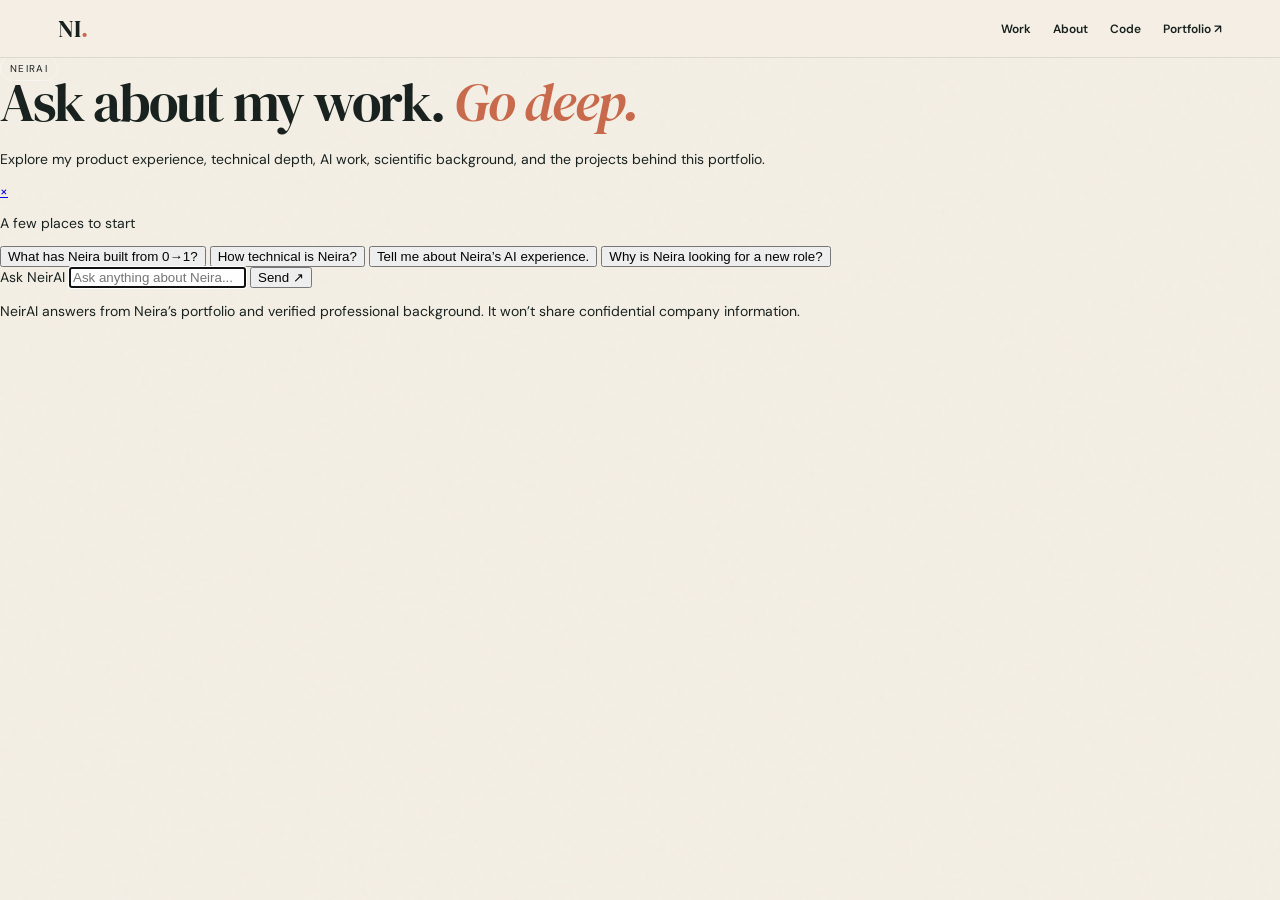
==== neirai.html @ c906af91 "Add NeirAI chat interface" ====
<!doctype html>
<html lang="en">
<head>
<meta charset="utf-8"><meta name="viewport" content="width=device-width,initial-scale=1">
<meta name="description" content="Ask NeirAI about Neira Ibrahimovic's product, technical, AI, and life sciences experience.">
<title>Ask NeirAI | Neira Ibrahimovic</title>
<link rel="preconnect" href="https://fonts.googleapis.com"><link rel="preconnect" href="https://fonts.gstatic.com" crossorigin>
<link href="https://fonts.googleapis.com/css2?family=DM+Sans:wght@400;500;600;700&family=DM+Serif+Display&display=swap" rel="stylesheet">
<link rel="stylesheet" href="styles.css">
</head>
<body class="neirai-page">
<div class="grain"></div>
<header class="nav">
<a class="brand" href="index.html">NI<span>.</span></a>
<nav><a href="index.html#work">Work</a><a href="index.html#story">About</a><a href="index.html#code">Code</a><a href="index.html">Portfolio ↗</a></nav>
</header>
<main class="neirai-shell">
<section class="neirai-chat-card">
<header class="neirai-chat-head">
<div><span class="beta">NeirAI</span><h1>Ask about my work. <em>Go deep.</em></h1><p>Explore my product experience, technical depth, AI work, scientific background, and the projects behind this portfolio.</p></div>
<a href="index.html" class="neirai-close" aria-label="Back to portfolio">×</a>
</header>
<div class="neirai-conversation" id="neirai-conversation" aria-live="polite">
<div class="neirai-welcome" id="neirai-welcome">
<p class="neirai-label">A few places to start</p>
<div class="neirai-starters">
<button data-neirai-question="What has Neira built from 0→1?">What has Neira built from 0→1?</button>
<button data-neirai-question="How technical is Neira?">How technical is Neira?</button>
<button data-neirai-question="Tell me about Neira's AI experience.">Tell me about Neira’s AI experience.</button>
<button data-neirai-question="Why is Neira looking for a new role?">Why is Neira looking for a new role?</button>
</div>
</div>
</div>
<div class="neirai-followups" id="neirai-followups" hidden></div>
<form class="neirai-composer" id="neirai-chat-form">
<label class="sr-only" for="neirai-input">Ask NeirAI</label>
<input id="neirai-input" type="text" placeholder="Ask anything about Neira..." autocomplete="off" autofocus>
<button type="submit">Send <span>↗</span></button>
</form>
<p class="neirai-disclaimer">NeirAI answers from Neira’s portfolio and verified professional background. It won’t share confidential company information.</p>
</section>
</main>
<script src="neirai.js"></script>
</body></html>
---- styles.css ----
:root{--ink:#17201d;--cream:#f4efe5;--paper:#fffaf1;--terracotta:#c9694b;--sage:#b9c6b4;--gold:#d9a441;--blue:#23395b;--line:rgba(23,32,29,.15);--serif:"DM Serif Display",Georgia,serif;--sans:"DM Sans",Arial,sans-serif}*{box-sizing:border-box}html{scroll-behavior:smooth}body{margin:0;background:var(--cream);color:var(--ink);font-family:var(--sans);overflow-x:hidden}.grain{position:fixed;inset:0;pointer-events:none;z-index:99;opacity:.035;background-image:url("data:image/svg+xml,%3Csvg viewBox='0 0 180 180' xmlns='http://www.w3.org/2000/svg'%3E%3Cfilter id='n'%3E%3CfeTurbulence type='fractalNoise' baseFrequency='.8' numOctaves='3' stitchTiles='stitch'/%3E%3C/filter%3E%3Crect width='100%25' height='100%25' filter='url(%23n)' opacity='.9'/%3E%3C/svg%3E")}.nav{height:64px;display:flex;align-items:center;justify-content:space-between;width:100%;padding:0 max(28px,calc((100vw - 1164px)/2));position:fixed;top:0;left:0;right:0;z-index:100;background:rgba(244,239,229,.94);backdrop-filter:blur(16px);-webkit-backdrop-filter:blur(16px);border-bottom:1px solid rgba(23,32,29,.10)}main{padding-top:64px}.brand{font-family:var(--serif);font-size:28px;color:var(--ink);text-decoration:none}.brand span{color:var(--terracotta)}.nav nav{display:flex;gap:22px;align-items:center}.nav nav a{color:var(--ink);text-decoration:none;font-size:14px;font-weight:600}.nav nav a:hover{color:var(--terracotta)}.nav-ai{color:var(--terracotta)!important;border:1px solid rgba(201,105,75,.45);border-radius:999px;padding:7px 11px}.hero{min-height:auto;max-width:1220px;margin:auto;padding:24px 28px 48px;display:grid;grid-template-columns:1.35fr .65fr;gap:48px;align-items:center}.eyebrow,.kicker{text-transform:uppercase;letter-spacing:.16em;font-size:12px;font-weight:700}.eyebrow{color:var(--terracotta)}h1,h2,h3{font-family:var(--serif);font-weight:400;margin-top:0}h1{font-size:clamp(44px,5vw,68px);line-height:.96;letter-spacing:-.035em;margin-bottom:32px}h1 em,h3 em{font-weight:400;color:var(--terracotta)}.lede{font-size:16px;line-height:1.55;max-width:590px}.hero-actions{display:flex;gap:22px;align-items:center;margin-top:28px}.button{display:inline-block;text-decoration:none;border:0;font:inherit;cursor:pointer}.primary{background:var(--ink);color:var(--paper);padding:14px 20px;border-radius:999px;transition:.2s}.primary:hover{transform:translateY(-2px);background:var(--terracotta)}.text-link{color:var(--ink);font-weight:600}.portrait-card{position:relative;transform:rotate(2.5deg);background:var(--paper);padding:12px 12px 58px;box-shadow:0 18px 50px rgba(23,32,29,.12);max-width:270px}.portrait-card img{width:100%;aspect-ratio:4/5;object-fit:cover;display:block;filter:saturate(.9)}.portrait-note{position:absolute;right:-26px;bottom:16px;background:#f1d98a;padding:12px 18px;transform:rotate(-5deg);font-size:13px;line-height:1.45;box-shadow:3px 4px 0 rgba(23,32,29,.12)}.ticker{border-top:1px solid var(--line);border-bottom:1px solid var(--line);padding:15px 0;white-space:nowrap;overflow:hidden;font-family:var(--serif);font-size:20px}.ticker div{width:max-content;animation:ticker 32s linear infinite}.ticker span{color:var(--terracotta);margin:0 18px}@keyframes ticker{to{transform:translateX(-50%)}}.section{max-width:1220px;margin:auto;padding:72px 28px}.intro{max-width:950px}.intro h2,.section-head h2,.journey>h2,.code h2,.docs h2,.ai-band h2,.contact h2{font-size:clamp(32px,3.8vw,52px);line-height:1.05}.intro>p:not(.kicker):not(.principle-copy){font-size:18px;line-height:1.7;max-width:760px}.principles{display:flex;flex-wrap:wrap;gap:10px;margin-top:38px}.principle{border:1px solid var(--ink);border-radius:999px;background:transparent;padding:10px 15px;font:600 13px var(--sans);cursor:pointer}.principle:hover,.principle.active{background:var(--ink);color:var(--paper)}.principle-copy{font-family:var(--serif);font-size:28px;min-height:68px;color:var(--terracotta);margin-top:24px}.section-head{display:flex;justify-content:space-between;gap:40px;align-items:end;margin-bottom:55px}.section-head h2{max-width:800px;margin-bottom:0}.side-note{font-size:14px;line-height:1.6;transform:rotate(2deg);background:#f1d98a;padding:12px 15px}.case{border:1px solid var(--line);border-radius:28px;background:var(--paper);overflow:hidden}.flagship{display:grid;grid-template-columns:70px 1.1fr .8fr;padding:42px;min-height:500px}.case-number{font-family:var(--serif);font-size:18px;color:var(--terracotta)}.case-copy{padding-right:30px}.tag{text-transform:uppercase;letter-spacing:.14em;font-size:11px;font-weight:700;color:var(--terracotta)}.case h3{font-size:clamp(36px,4vw,60px);line-height:1.04;margin:18px 0 24px}.case p{line-height:1.7}.story-toggle{background:none;border:0;border-bottom:1px solid currentColor;padding:8px 0;margin-top:12px;font:600 14px var(--sans);cursor:pointer;color:var(--ink)}.story-toggle span{margin-left:7px}.story-panel{display:grid;grid-template-rows:0fr;opacity:0;transition:grid-template-rows .4s ease,opacity .35s ease;margin-top:0}.story-panel>*{overflow:hidden}.story-panel.open{grid-template-rows:1fr;opacity:1;margin-top:20px}.story-panel.open>*{overflow:visible}.story-panel h4{font-family:var(--serif);font-size:23px;margin:26px 0 0}.story-panel blockquote{font-family:var(--serif);font-size:21px;line-height:1.45;border-left:3px solid var(--terracotta);margin:26px 0 0;padding-left:20px}.mini-diagram,.flow{display:flex;gap:8px;align-items:center;flex-wrap:wrap;margin-top:22px}.mini-diagram span,.flow span{border:1px solid var(--line);padding:7px 10px;border-radius:8px;font-size:12px}.case-art{position:relative;min-height:365px}.sample-art{background:#d9e0d3;border-radius:22px}.sample-core{position:absolute;inset:50% auto auto 50%;transform:translate(-50%,-50%);width:130px;height:130px;border-radius:50%;background:var(--terracotta);color:white;display:grid;place-items:center;text-align:center;font-family:var(--serif);font-size:26px}.orbit{position:absolute;border:1px solid var(--ink);border-radius:50%;display:grid;place-items:center;font-size:12px;background:var(--paper)}.o1{width:70px;height:70px;top:15%;left:15%}.o2{width:60px;height:60px;right:12%;top:35%}.o3{width:82px;height:82px;left:17%;bottom:12%}.sample-art:before,.sample-art:after{content:"";position:absolute;border:1px dashed rgba(23,32,29,.35);border-radius:50%;inset:12%}.sample-art:after{inset:28%}.case-grid{display:grid;grid-template-columns:1fr 1fr;gap:22px;margin-top:22px}.small{padding:34px;min-height:370px}.small h3{font-size:43px}.dark{background:var(--blue);color:#f7f0e6}.dark .tag,.dark .case-number{color:#f0bd66}.big-aside{font-family:var(--serif);font-size:30px;color:#f0bd66}.story-toggle.light{color:#f7f0e6}.ai-band{max-width:none;background:var(--terracotta);color:#fff6ea;padding-left:max(28px,calc((100vw - 1164px)/2));padding-right:max(28px,calc((100vw - 1164px)/2));display:grid;grid-template-columns:80px 1fr;gap:25px}.ai-band .spark{font-size:56px}.ai-band h2{max-width:850px}.ai-band p{max-width:750px;line-height:1.7}.ai-steps{grid-column:2;display:flex;gap:12px;align-items:center;flex-wrap:wrap;margin-top:20px}.ai-steps span{border:1px solid rgba(255,255,255,.6);border-radius:999px;padding:8px 13px}.docs{display:grid;grid-template-columns:1.1fr .9fr;gap:70px;align-items:center}.browser{background:#fff;border:1px solid var(--line);border-radius:14px;box-shadow:0 24px 70px rgba(23,32,29,.12);overflow:hidden;transform:rotate(-1deg)}.browser-bar{height:42px;background:#e7e2d8;display:flex;align-items:center;gap:7px;padding:0 12px}.browser-bar i{width:9px;height:9px;border-radius:50%;background:#b3ada4}.browser-bar span{font-size:10px;margin-left:12px;opacity:.6}.browser-body{padding:50px 38px 65px;background:#f7fafc}.fake-logo{font-size:10px;letter-spacing:.16em;color:#3a5c91}.browser-body h3{font-size:38px;margin:35px 0}.fake-cards{display:grid;grid-template-columns:repeat(3,1fr);gap:10px}.fake-cards i{height:85px;background:#dfe8ef;border-radius:7px}.docs-copy p{line-height:1.7}.docs-copy .button{margin-top:15px}.journey{border-top:1px solid var(--line)}.timeline{margin-top:55px;display:grid;gap:72px}.moment{display:grid;grid-template-columns:.9fr 1.1fr;gap:55px;align-items:center}.moment.reverse .photo-placeholder,.moment.reverse .photo-collage{order:2}.moment h3{font-size:44px;margin:8px 0 14px}.moment p{font-size:17px;line-height:1.7}.moment small{text-transform:uppercase;letter-spacing:.15em;font-weight:700;color:var(--terracotta)}.photo-collage{position:relative;min-height:330px}.photo-collage img{display:block;object-fit:cover;border-radius:20px;box-shadow:8px 10px 0 rgba(23,32,29,.08)}.photo-main{width:82%;height:310px}.photo-accent{position:absolute;width:38%;height:150px;right:0;bottom:-18px;border:7px solid var(--cream);transform:rotate(4deg)}.photo-accent.second{right:32%;bottom:-38px;transform:rotate(-4deg)}.crop-ucla{object-position:center 22%}.single .photo-main{width:100%;height:330px}.photo-placeholder{aspect-ratio:4/3;border-radius:24px;display:grid;place-items:center;transform:rotate(-1.5deg);box-shadow:10px 12px 0 rgba(23,32,29,.08)}.photo-placeholder span{background:rgba(255,250,241,.85);padding:9px 13px;border-radius:999px;font-size:12px}.ucla{background:#b8d6e8}.lab{background:#c8d2c2}.speech{background:#d9a78d}.penn{background:#d4c4a9}.project-stack{border-top:1px solid var(--ink)}.project{display:grid;grid-template-columns:70px 1fr 40px;align-items:center;color:var(--ink);text-decoration:none;border-bottom:1px solid var(--ink);padding:24px 8px;transition:.2s}.project:hover{padding-left:20px;background:rgba(255,255,255,.35)}.project span{font-family:var(--serif);color:var(--terracotta)}.project h3{font-family:var(--sans);font-weight:600;font-size:20px;margin:0 0 4px}.project p{margin:0;font-size:13px;opacity:.65}.project b{font-size:24px}.ask{background:var(--ink);color:var(--paper);border-radius:36px;display:grid;grid-template-columns:1fr 1fr;gap:60px;margin-bottom:120px}.ask h2{font-size:60px;margin:18px 0}.ask p{line-height:1.7;max-width:550px}.beta{border:1px solid rgba(255,255,255,.4);border-radius:999px;padding:5px 9px;font-size:10px;text-transform:uppercase;letter-spacing:.13em}.prompt-cloud{display:flex;align-content:center;justify-content:center;flex-direction:column;gap:10px}.prompt-cloud button{background:transparent;color:var(--paper);border:1px solid rgba(255,255,255,.35);border-radius:999px;padding:13px 18px;text-align:left;font:14px var(--sans)}.prompt-cloud button:nth-child(even){margin-left:35px}.contact{text-align:center;padding-top:80px}.contact h2{font-size:80px;margin-bottom:20px}.contact>p:not(.kicker){font-size:18px}.contact-links{display:flex;justify-content:center;gap:15px;margin-top:32px}.contact-links a{background:var(--terracotta);color:white;border-radius:999px;padding:13px 18px;text-decoration:none}footer{max-width:1220px;margin:auto;padding:30px 28px;border-top:1px solid var(--line);display:flex;justify-content:space-between;font-size:12px;opacity:.65}.reveal{opacity:0;transform:translateY(18px);transition:opacity .7s ease,transform .7s ease}.reveal.visible{opacity:1;transform:none}@media(max-width:800px){.nav nav a:nth-child(2),.nav nav a:nth-child(3){display:none}.hero{grid-template-columns:1fr;padding-top:45px;gap:45px}.portrait-card{max-width:290px;margin:auto}.section{padding:80px 20px}.section-head{align-items:start;flex-direction:column}.flagship{grid-template-columns:1fr;padding:28px}.flagship .case-number{margin-bottom:18px}.case-copy{padding:0}.case-art{margin-top:35px;min-height:330px}.case-grid,.docs,.moment,.ask{grid-template-columns:1fr}.moment.reverse .photo-placeholder,.moment.reverse .photo-collage{order:0}.ai-band{grid-template-columns:1fr}.ai-band .spark{font-size:36px}.ai-steps{grid-column:1}.ask{border-radius:0;margin-bottom:70px}.prompt-cloud button:nth-child(even){margin-left:0}.contact h2{font-size:55px}footer{gap:20px;flex-direction:column}.hero-actions{align-items:flex-start;flex-direction:column}.nav{padding:0 20px}.nav nav{gap:18px}.small h3{font-size:36px}}@media(prefers-reduced-motion:reduce){*{scroll-behavior:auto!important}.ticker div{animation:none}.reveal{opacity:1;transform:none;transition:none}}
/* Compact editorial scale */
body{font-size:14px}
.nav{height:58px}.brand{font-size:24px}.nav nav a{font-size:12px}main{padding-top:58px}
.hero{padding-top:20px;padding-bottom:40px;grid-template-columns:1.45fr .55fr}
h1{font-size:clamp(40px,4.25vw,58px);max-width:760px;margin-bottom:22px}
.lede{font-size:15px;max-width:560px}.hero-actions{margin-top:20px}.primary{padding:11px 17px}
.portrait-card{max-width:245px}.ticker{font-size:17px;padding:12px 0}
.section{padding-top:60px;padding-bottom:60px}
.intro h2,.section-head h2,.journey>h2,.code h2,.docs h2,.ai-band h2,.contact h2{font-size:clamp(30px,3.2vw,44px)}
.intro>p:not(.kicker):not(.principle-copy){font-size:16px}.principle-copy{font-size:23px}
.case h3{font-size:clamp(30px,3.1vw,44px)}.small h3{font-size:32px}.case p{line-height:1.6}
.flagship{min-height:440px;padding:34px}.small{min-height:320px;padding:28px}.case-grid{gap:18px;margin-top:18px}
.moment{grid-template-columns:.9fr 1.1fr;gap:48px}.moment h3{font-size:34px}.moment p{font-size:15px}
.timeline{gap:64px}.photo-collage{min-height:300px}.photo-main{height:285px}.single .photo-main{height:300px}
.ask h2{font-size:46px}.contact h2{font-size:58px}
.platform-stories{margin-top:18px}
@media(min-width:801px){.moment:nth-child(even) .photo-collage{order:2}.moment:nth-child(odd) .photo-collage{order:0}}

.skills-ticker{overflow:hidden;white-space:nowrap}
.skills-ticker .ticker-track{display:flex;width:max-content;will-change:transform;animation:skills-marquee 42s linear infinite}
.skills-ticker .ticker-track span{display:block;flex:none;padding-right:2.5rem}
.skills-ticker:hover .ticker-track{animation-play-state:paused}
@keyframes skills-marquee{from{transform:translateX(0)}to{transform:translateX(-50%)}}
@media(prefers-reduced-motion:reduce){.skills-ticker .ticker-track{animation:none;white-space:normal;flex-wrap:wrap}.skills-ticker .ticker-track span[aria-hidden="true"]{display:none}}

/* Denser transition into selected work */
.intro{padding-bottom:34px}
.intro .principle-copy{min-height:0;margin-bottom:0}
.work{padding-top:46px}
.work .section-head{margin-bottom:34px}
.work:before{content:"";position:absolute;left:0;right:0;z-index:-1}
.work{position:relative}

/* More visual rhythm across case studies */
.case-sage{background:#dfe7da}
.case-terracotta{background:#a9513e;color:#fff8ee}
.case-terracotta .tag,.case-terracotta .case-number{color:#ffd69a}
.case-terracotta .story-toggle{color:#fff8ee}
.case-gold{background:#e8c978}
.case-gold .tag,.case-gold .case-number{color:#6d3f25}
.case-blue{background:#35506d;color:#fff8ee}
.case-blue .tag,.case-blue .case-number{color:#f0bd66}
.case-blue .story-toggle{color:#fff8ee}
.platform-stories .case:nth-child(3){grid-column:1}
.platform-stories .case:nth-child(4){grid-column:2}
.story-panel.open{padding-top:2px}
.story-panel.open h4{margin-top:24px;margin-bottom:6px}
.story-panel.open p{margin-top:7px}
.flagship .story-panel.open{max-width:720px}
.flagship{background:#fbf3e6}
@media(max-width:800px){.platform-stories .case:nth-child(3),.platform-stories .case:nth-child(4){grid-column:auto}.intro{padding-bottom:28px}.work{padding-top:34px}}

/* Skills marquee */
.skills-ticker{background:#c9694b;color:#fff8ee;border-color:rgba(255,255,255,.25);font-family:var(--sans);font-size:13px;font-weight:600;letter-spacing:.02em}
.skills-ticker .ticker-track span{color:#fff8ee;margin:0;padding-right:2.5rem}

/* AI workshop story */
.ai-band{grid-template-columns:minmax(0,1.05fr) minmax(300px,.65fr);gap:54px;align-items:center}
.ai-copy{max-width:760px}.ai-band .ai-steps{grid-column:auto;margin-top:24px}
.ai-lesson{font-family:var(--serif);font-size:20px;line-height:1.45!important}
.ai-photo{margin:0}.ai-photo-placeholder{aspect-ratio:1.25/1;border:1px dashed rgba(255,255,255,.55);border-radius:22px;display:grid;place-items:center;padding:30px;text-align:center;background:rgba(255,255,255,.08);font-weight:600}.ai-photo figcaption{font-size:11px;line-height:1.5;margin-top:10px;opacity:.8}
@media(max-width:800px){.ai-band{grid-template-columns:1fr}.ai-photo{max-width:520px}.skills-ticker{font-size:12px}}

/* Stronger section transitions */
.intro{max-width:none;background:#dfe7da;padding-left:max(28px,calc((100vw - 894px)/2));padding-right:max(28px,calc((100vw - 894px)/2))}
.skills-ticker .ticker-track{animation-duration:120s}

/* Case study hierarchy */
.case-link{display:inline-block;margin-top:18px;color:inherit;font-weight:700;text-decoration:none;border-bottom:1px solid currentColor;padding-bottom:5px}
.case-summary{font-size:16px;max-width:690px}
.case-meta{display:grid;grid-template-columns:repeat(3,1fr);gap:10px;margin:24px 0 8px}
.case-meta div,.compact-meta{border-top:1px solid currentColor;padding-top:10px}
.case-meta b,.compact-meta b{display:block;text-transform:uppercase;letter-spacing:.12em;font-size:9px;margin-bottom:6px}
.case-meta span,.compact-meta span{font-size:11px;line-height:1.45;opacity:.78}
.featured-grid .small{min-height:335px}
.platform-stories{grid-template-columns:repeat(3,1fr)}
.platform-stories .small{min-height:300px;padding:24px}
.platform-stories .small h3{font-size:26px}
.platform-stories .case:nth-child(3),.platform-stories .case:nth-child(4){grid-column:auto}
.sample-art .sample-core{width:145px;height:145px;font-size:25px;z-index:2}
.sample-core small{font:600 8px var(--sans);text-transform:uppercase;letter-spacing:.08em}
.spoke{position:absolute;background:var(--paper);border:1px solid rgba(23,32,29,.25);border-radius:999px;padding:7px 10px;font-size:10px;z-index:2}
.spoke:after{content:"";position:absolute;border-top:1px dashed rgba(23,32,29,.35);width:55px;top:50%;z-index:-1}
.s1{top:9%;left:8%}.s1:after{left:100%;transform:rotate(28deg);transform-origin:left}
.s2{top:11%;right:7%}.s2:after{right:100%;transform:rotate(-28deg);transform-origin:right}
.s3{top:45%;left:4%}.s3:after{left:100%}
.s4{top:45%;right:5%}.s4:after{right:100%}
.s5{bottom:10%;left:9%}.s5:after{left:100%;transform:rotate(-28deg);transform-origin:left}
.s6{bottom:9%;right:5%}.s6:after{right:100%;transform:rotate(28deg);transform-origin:right}
@media(max-width:1000px){.platform-stories{grid-template-columns:1fr 1fr}.case-meta{grid-template-columns:1fr}}
@media(max-width:800px){.platform-stories{grid-template-columns:1fr}.intro{padding-left:20px;padding-right:20px}}

/* Code section contrast */
.code-band{max-width:none;background:#e8c978;padding-left:max(28px,calc((100vw - 1650px)/2));padding-right:max(28px,calc((100vw - 1650px)/2));border-top:1px solid rgba(23,32,29,.16);border-bottom:1px solid rgba(23,32,29,.16)}
.code-band .project{transition:background .2s ease,padding .2s ease}
.code-band .project:hover{background:rgba(255,248,238,.28);padding-left:14px;padding-right:14px}

/* Recruiter CTA: remove the oversized dead space */
.contact{padding-top:72px!important;padding-bottom:72px!important;min-height:0!important}
.ask+.contact{margin-top:0}
.contact h2{margin-top:10px;margin-bottom:18px}
.contact>p:not(.kicker){max-width:760px;margin-left:auto;margin-right:auto}
@media(max-width:800px){.code-band{padding-left:20px;padding-right:20px}.contact{padding-top:54px!important;padding-bottom:54px!important}}

/* Layout repair: case study cards */
.flagship{display:grid!important;grid-template-columns:minmax(0,1.35fr) minmax(330px,.85fr)!important;gap:38px;align-items:stretch;overflow:hidden}
.flagship .case-number{grid-column:1/-1;margin:0}
.flagship .case-copy{min-width:0;padding:0}
.case-meta{grid-template-columns:repeat(3,minmax(0,1fr))}
.case-meta div{min-width:0}.case-meta span{display:block}
.case-link{background:var(--terracotta);color:#fff8ee!important;border:0!important;border-radius:999px;padding:10px 15px!important;text-decoration:none!important;font-size:12px;letter-spacing:.01em;box-shadow:0 4px 0 rgba(23,32,29,.12)}
.case-link:hover{transform:translateY(-1px);box-shadow:0 6px 0 rgba(23,32,29,.12)}
.case-link.light{background:#fff8ee;color:var(--ink)!important}
.sample-art{position:relative;min-height:390px!important;overflow:hidden;border-radius:24px;background:#dfe7da!important;margin:0!important}
.sample-map{position:absolute;inset:0}
.sample-core{position:absolute!important;left:50%!important;top:50%!important;transform:translate(-50%,-50%)!important;width:150px!important;height:150px!important;border-radius:50%;background:var(--terracotta)!important;color:#fff8ee;display:flex!important;flex-direction:column;align-items:center;justify-content:center;text-align:center;font:30px var(--serif)!important;z-index:3}
.sample-core small{display:block;max-width:105px;margin-top:5px}
.map-node{position:absolute;z-index:3;background:#fff8ee;border:1px solid rgba(23,32,29,.18);border-radius:999px;padding:8px 11px;font-size:10px;font-weight:700}
.n1{left:7%;top:12%}.n2{right:7%;top:12%}.n3{left:4%;top:46%}.n4{right:6%;top:46%}.n5{left:8%;bottom:12%}.n6{right:5%;bottom:12%}
.map-line{position:absolute;left:50%;top:50%;width:34%;border-top:1px dashed rgba(23,32,29,.35);transform-origin:0 0;z-index:1}
.l1{transform:rotate(-145deg)}.l2{transform:rotate(-35deg)}.l3{transform:rotate(180deg)}.l4{transform:rotate(0deg)}.l5{transform:rotate(145deg)}.l6{transform:rotate(35deg)}
/* AI section repair */
.ai-band{display:grid!important;grid-template-columns:minmax(0,1.05fr) minmax(320px,.75fr)!important;gap:54px!important;align-items:center!important}
.ai-copy{min-width:0!important;max-width:760px!important}.ai-band h2{max-width:700px!important;word-break:normal!important;overflow-wrap:normal!important}.ai-band p{max-width:700px!important;word-break:normal!important;overflow-wrap:normal!important}
.ai-photo{min-width:0;width:100%}
@media(max-width:900px){.flagship,.ai-band{grid-template-columns:1fr!important}.sample-art{min-height:350px!important}.case-meta{grid-template-columns:1fr}}

/* Seamless skills marquee spacing */
.skills-ticker .ticker-track{gap:0}
.skills-ticker .ticker-track span{padding-right:0!important;margin:0!important}

/* Calmer, more readable skills marquee */
.skills-ticker .ticker-track{animation-duration:180s!important}

/* Extra-slow, spacious skills marquee */
.skills-ticker .ticker-track{animation-duration:260s!important}

/* Mobile optimization pass */
html,body{max-width:100%;overflow-x:hidden}
img,svg{max-width:100%}
@media(max-width:800px){
  body{font-size:14px}
  .nav{height:56px;padding:0 18px}
  .brand{font-size:22px}
  .nav nav{gap:12px;overflow-x:auto;white-space:nowrap;scrollbar-width:none}
  .nav nav::-webkit-scrollbar{display:none}
  .nav nav a{font-size:10px}
  main{padding-top:56px}
  .hero{grid-template-columns:1fr!important;padding:26px 20px 34px!important;gap:26px}
  .hero h1{font-size:clamp(38px,12vw,52px)!important;line-height:.98;max-width:100%}
  .lede{font-size:15px;line-height:1.6}
  .hero-actions{display:flex;flex-direction:column;align-items:flex-start;gap:14px}
  .portrait-card{max-width:220px;margin:0 auto}
  .skills-ticker{font-size:12px}
  .intro,.work,.story,.docs,.code,.ask,.contact{padding-left:20px!important;padding-right:20px!important}
  .intro h2,.section-head h2{font-size:clamp(34px,10vw,46px)!important;line-height:1.02}
  .principles{display:flex;overflow-x:auto;gap:8px;padding-bottom:8px;scrollbar-width:none}
  .principles::-webkit-scrollbar{display:none}
  .principles button{flex:none;white-space:nowrap}
  .section-head{display:block}
  .side-note{margin-top:12px}
  .flagship{grid-template-columns:1fr!important;padding:24px!important;gap:24px!important}
  .case-meta{grid-template-columns:1fr!important}
  .sample-art{min-height:330px!important;width:100%}
  .featured-grid,.platform-stories{grid-template-columns:1fr!important}
  .case.small{min-height:0!important;padding:24px!important}
  .case.small h3{font-size:28px!important}
  .case-link{font-size:11px;padding:10px 14px!important}
  .ai-band{grid-template-columns:1fr!important;padding:48px 20px!important;gap:30px!important}
  .ai-band h2{font-size:clamp(36px,11vw,48px)!important;line-height:1.02!important}
  .ai-band p{font-size:14px!important;line-height:1.65!important}
  .ai-photo{width:100%;min-height:230px}
  .moment{grid-template-columns:1fr!important;gap:22px!important}
  .photo-collage{order:0!important;min-height:250px!important}
  .photo-main{height:240px!important}
  .photo-accent{height:120px!important}
  .code-band{padding-top:48px!important;padding-bottom:48px!important}
  .code-band .section-head{margin-bottom:24px}
  .project{grid-template-columns:34px minmax(0,1fr) 24px!important;gap:10px;padding:20px 0}
  .project h3{font-size:20px}
  .project p{font-size:12px;line-height:1.45}
  .ask{padding-top:48px!important;padding-bottom:48px!important}
  .contact{padding:54px 20px!important}
  .contact h2{font-size:clamp(38px,11vw,52px)!important}
  .footer{padding:22px 20px!important;gap:14px;flex-direction:column;align-items:flex-start}
}
@media(max-width:430px){
  .nav nav a:nth-child(2),.nav nav a:nth-child(3){display:none}
  .sample-core{width:125px!important;height:125px!important;font-size:25px!important}
  .map-node{font-size:8px;padding:6px 8px}
  .sample-art{min-height:300px!important}
}

/* Refine code band and closing rhythm */
.code-band{
  background:transparent!important;
  padding-top:44px!important;
  padding-bottom:44px!important;
  border-top:0!important;
  border-bottom:0!important;
  position:relative;
}
.code-band:before{
  content:"";
  position:absolute;
  inset:22px max(28px,calc((100vw - 1650px)/2));
  background:#d9e3dc;
  border-radius:26px;
  z-index:0;
}
.code-band>*{position:relative;z-index:1}
.code-band .section-head{padding:24px 34px 14px;margin-bottom:8px}
.code-band .project-list{padding:0 34px 22px}
.code-band .project:hover{background:rgba(255,248,238,.35)}
.ask{margin-top:34px!important;margin-bottom:0!important}
.contact{margin-top:0!important;padding-top:48px!important;padding-bottom:58px!important}
.contact h2{margin-top:0!important}
@media(max-width:800px){
  .code-band{padding:28px 12px!important}
  .code-band:before{inset:12px;border-radius:20px}
  .code-band .section-head{padding:20px 18px 10px}
  .code-band .project-list{padding:0 18px 18px}
  .ask{margin-top:24px!important}
  .contact{padding-top:42px!important;padding-bottom:48px!important}
}

/* Final section rhythm and AI/code color refinement */
.ai-band{
  background:transparent!important;
  color:var(--ink)!important;
  padding-top:44px!important;
  padding-bottom:44px!important;
  position:relative;
}
.ai-band:before{
  content:"";
  position:absolute;
  inset:22px max(28px,calc((100vw - 1500px)/2));
  background:#c9d7e2;
  border-radius:28px;
  z-index:0;
}
.ai-band>*{position:relative;z-index:1}
.ai-band .kicker,.ai-band h2,.ai-band p,.ai-band figcaption{color:var(--ink)!important}
.ai-band .ai-copy{padding:24px 34px}
.ai-band .ai-photo{margin-right:34px}
.ai-steps span{border-color:rgba(23,32,29,.35)!important;color:var(--ink)!important}
.code-band{margin-top:34px!important;margin-bottom:34px!important}
.code-band:before{background:#ead7cf!important}
.code-github{display:inline-block;position:relative;z-index:2;margin:4px 34px 28px;color:var(--terracotta);font-weight:700;text-decoration:none;border-bottom:1px solid currentColor;padding-bottom:4px}
.ask{margin-top:0!important;margin-bottom:0!important}
.contact{padding-top:34px!important;padding-bottom:46px!important}
.contact-links{margin-top:24px!important}
@media(max-width:800px){
  .ai-band{padding:28px 12px!important}
  .ai-band:before{inset:12px;border-radius:20px}
  .ai-band .ai-copy{padding:20px 18px}
  .ai-band .ai-photo{margin:0 18px 18px;width:auto}
  .code-band{margin-top:24px!important;margin-bottom:24px!important}
  .code-github{margin:4px 18px 22px}
  .contact{padding-top:28px!important;padding-bottom:40px!important}
}

/* Compact programming panel + closing section spacing */
.code-band{
  padding-top:26px!important;
  padding-bottom:26px!important;
  margin-top:32px!important;
  margin-bottom:42px!important;
}
.code-band:before{
  inset:10px max(42px,calc((100vw - 1580px)/2))!important;
  background:#c8d7d0!important;
  border-radius:22px!important;
}
.code-band .section-head{padding:18px 28px 8px!important;margin-bottom:4px!important}
.code-band .project-stack{padding:0 28px!important}
.code-band .project{padding-top:18px!important;padding-bottom:18px!important}
.code-github{
  margin:12px 28px 20px!important;
  background:var(--blue)!important;
  color:#fff8ee!important;
  border:0!important;
  border-radius:999px!important;
  padding:11px 17px!important;
  text-decoration:none!important;
  font-size:12px!important;
  box-shadow:0 3px 0 rgba(23,32,29,.14);
}
.code-github:hover{transform:translateY(-1px);box-shadow:0 5px 0 rgba(23,32,29,.14)}
.ask{margin-top:0!important;margin-bottom:18px!important}
.contact{margin-top:0!important;padding-top:20px!important;padding-bottom:38px!important}
@media(max-width:800px){
  .code-band{padding:20px 10px!important;margin-bottom:30px!important}
  .code-band:before{inset:6px 10px!important;border-radius:18px!important}
  .code-band .section-head{padding:16px 16px 6px!important}
  .code-band .project-stack{padding:0 16px!important}
  .code-github{margin:10px 16px 16px!important}
  .ask{margin-bottom:10px!important}
  .contact{padding-top:16px!important;padding-bottom:34px!important}
}

/* Programming panel alignment and GitHub CTA */
.code-band:before{inset-left:auto}
.code-band .section-head,
.code-band .project-stack,
.code-band .code-github{position:relative;z-index:2}
.code-band .project-list{padding-left:52px!important;padding-right:34px!important}
.code-github{
  margin-top:28px!important;
  margin-left:52px!important;
  background:#a9513e!important;
  color:#fff8ee!important;
  border-radius:999px!important;
  padding:12px 18px!important;
  text-decoration:none!important;
  border-bottom:0!important;
}
@media(max-width:800px){
  .code-band .project-list{padding-left:28px!important;padding-right:18px!important}
  .code-github{margin-top:24px!important;margin-left:28px!important}
}

/* Keep the four platform deep-dives aligned on desktop */
@media(min-width:1100px){
  .platform-stories{grid-template-columns:repeat(4,minmax(0,1fr))!important;gap:18px!important}
  .platform-stories .case{min-width:0!important}
  .platform-stories .case h3{font-size:clamp(24px,1.8vw,32px)!important}
}

/* Programming section inset alignment */
.code-band .section-head{
  margin-left:20px!important;
  margin-right:20px!important;
  padding-left:20px!important;
  padding-right:20px!important;
  border-bottom:1px solid var(--ink)!important;
}
.code-band .project-stack{
  margin-left:20px!important;
  margin-right:20px!important;
}
.code-band .project-list{padding-left:0!important;padding-right:0!important}
@media(max-width:800px){
  .code-band .section-head{margin-left:8px!important;margin-right:8px!important;padding-left:12px!important;padding-right:12px!important}
  .code-band .project-stack{margin-left:8px!important;margin-right:8px!important}
}

/* Real documentation landing-page screenshot */
.browser-body-real{padding:0!important;overflow:hidden;background:#eef5fc!important}
.docs-screenshot{display:block;width:100%;height:100%;min-height:360px;object-fit:cover;object-position:top center}
@media(max-width:800px){.docs-screenshot{min-height:240px}}

/* Keep a single divider below the Programming Projects heading */
.code-section .section-head,.code .section-head,.programming-projects .section-head{border-bottom:0!important}

/* Selected work hierarchy: 1 flagship, 2 feature stories, 3 technical stories */
.flagship{grid-template-columns:minmax(0,1fr)!important}
.flagship .case-copy{max-width:1050px}
.platform-three{grid-template-columns:repeat(3,minmax(0,1fr))!important}
@media(max-width:900px){.platform-three{grid-template-columns:1fr!important}}

/* Restore the original Selected Work proportions while keeping the 1 / 2 / 3 hierarchy */
.flagship{grid-template-columns:minmax(0,1.55fr) minmax(380px,.9fr)!important}
.compact-featured .case{padding:34px!important;min-height:0!important}
.compact-featured .case h3{font-size:clamp(31px,2.7vw,46px)!important;margin:20px 0 18px!important}
.compact-featured .case>p:not(.tag):not(.case-number){font-size:16px!important;line-height:1.55!important}
.compact-three{gap:20px!important}
.compact-three .case{padding:28px!important;min-height:0!important}
.compact-three .case h3{font-size:clamp(25px,2vw,34px)!important;margin:18px 0 16px!important}
.compact-three .case>p:not(.tag):not(.case-number){font-size:15px!important;line-height:1.5!important}
.compact-three .compact-meta{margin-top:20px!important}
@media(max-width:900px){
  .flagship{grid-template-columns:1fr!important}
  .compact-featured .case,.compact-three .case{padding:24px!important}
}


/* Closing manifesto */
footer{
  background:#17201d!important;
  color:#f4efe5!important;
  padding:44px clamp(28px,5vw,76px)!important;
  align-items:center!important;
}
footer>span:first-child{
  font-family:"DM Serif Display",serif!important;
  font-size:clamp(25px,2.25vw,38px)!important;
  line-height:1.1!important;
  letter-spacing:-.01em;
}
footer>span:first-child em{
  color:#c9694b;
  font-style:italic;
  font-weight:400;
}
footer>span:first-child strong{
  color:#a9c6bc;
  font-style:italic;
  font-weight:400;
}
footer>span:last-child,footer>span:last-child a{color:#d8d1c5!important}
footer>span:last-child a{text-decoration:none;border-bottom:1px solid rgba(216,209,197,.45)}
@media(max-width:800px){
  footer{padding:34px 22px!important;gap:24px!important}
  footer>span:first-child{font-size:29px!important}
}

/* How I work: expandable strengths */
.how-i-work .work-intro{max-width:850px;font-size:1.08rem;line-height:1.75;margin-bottom:34px}
.strengths-accordion{display:grid;gap:12px;margin-top:30px}
.strength{border:1px solid rgba(23,32,29,.16);border-radius:18px;overflow:hidden;transition:transform .2s ease,box-shadow .2s ease}
.strength:hover{transform:translateY(-2px);box-shadow:0 10px 28px rgba(23,32,29,.08)}
.strength summary{list-style:none;cursor:pointer;display:grid;grid-template-columns:48px minmax(190px,1.15fr) minmax(220px,1fr) 34px;align-items:center;gap:18px;padding:22px 24px}
.strength summary::-webkit-details-marker{display:none}
.strength-index{font-size:.75rem;font-weight:700;letter-spacing:.12em;opacity:.55}
.strength-title{font-family:"DM Serif Display",serif;font-size:clamp(23px,2vw,30px);line-height:1.05}
.strength-teaser{font-size:.9rem;font-weight:600;opacity:.7}
.strength-plus{font-size:30px;line-height:1;text-align:center;font-weight:300;transition:transform .25s ease}
.strength[open] .strength-plus{transform:rotate(45deg)}
.strength-body{display:grid;grid-template-columns:minmax(0,1fr) auto;gap:30px;align-items:end;padding:0 72px 25px 90px}
.strength-body p{max-width:760px;margin:0;line-height:1.7}
.scribble{font-family:"DM Serif Display",serif;font-style:italic;font-size:1rem;transform:rotate(-2deg);white-space:nowrap;opacity:.72}
.strength-curiosity{background:#c9d7e2}
.strength-detail{background:#ead5cc}
.strength-execution{background:#dfe7da}
.strength-proactive{background:#e8c979}
@media(max-width:800px){
 .strength summary{grid-template-columns:34px 1fr 30px;gap:10px;padding:19px 18px}
 .strength-teaser{grid-column:2/3;font-size:.84rem}
 .strength-plus{grid-column:3;grid-row:1/3}
 .strength-body{grid-template-columns:1fr;padding:0 18px 20px 62px;gap:16px}
 .scribble{white-space:normal}
}

/* Four-across strength cards */
@media(min-width:801px){
  .strengths-four{display:grid!important;grid-template-columns:repeat(4,minmax(0,1fr));gap:16px!important;align-items:start}
  .strengths-four .strength{min-width:0;border-radius:22px}
  .strengths-four .strength:hover{transform:translateY(-4px)}
  .strengths-four .strength summary{
    min-height:190px;
    display:grid!important;
    grid-template-columns:1fr 34px!important;
    grid-template-rows:auto 1fr auto!important;
    align-items:start!important;
    gap:10px 12px!important;
    padding:22px!important;
  }
  .strengths-four .strength-index{grid-column:1;grid-row:1}
  .strengths-four .strength-title{grid-column:1/-1;grid-row:2;font-size:clamp(23px,1.9vw,29px)!important;align-self:center}
  .strengths-four .strength-teaser{grid-column:1;grid-row:3;font-size:.86rem!important;align-self:end}
  .strengths-four .strength-plus{grid-column:2;grid-row:3;align-self:end}
  .strengths-four .strength-body{display:block!important;padding:0 22px 24px!important}
  .strengths-four .strength-body p{font-size:.92rem;line-height:1.62}
  .strengths-four .scribble{display:block;margin-top:18px;white-space:normal}
}

/* Compact four-card strengths refinement */
@media(min-width:801px){
  .strengths-four{gap:14px!important}
  .strengths-four .strength summary{
    min-height:148px!important;
    padding:18px 20px!important;
    grid-template-rows:auto 1fr auto!important;
    gap:7px 10px!important;
  }
  .strengths-four .strength-title{
    font-size:clamp(20px,1.55vw,25px)!important;
    line-height:1.04!important;
  }
  .strengths-four .strength-teaser{
    font-size:.79rem!important;
    line-height:1.35!important;
  }
  .strengths-four .strength-index{font-size:.69rem!important}
  .strengths-four .strength-plus{font-size:26px!important}
  .strengths-four .strength-body{
    padding:0 20px 18px!important;
  }
  .strengths-four .strength-body p{
    font-size:.84rem!important;
    line-height:1.5!important;
  }
  .strengths-four .scribble{
    margin-top:12px!important;
    font-size:.9rem!important;
  }
}
.strength-execution{
  background:#d9a58f!important;
  border-color:rgba(120,70,52,.20)!important;
}

/* Closing contact statement + simple footer */
.contact-manifesto{
  font-family:"DM Serif Display",serif;
  font-size:clamp(40px,5vw,72px)!important;
  line-height:1.03!important;
  letter-spacing:-.025em;
  max-width:1050px;
}
.contact-manifesto em{
  color:#c9694b;
  font-style:italic;
  font-weight:400;
}
.contact-manifesto strong{
  color:#6f958a;
  font-style:italic;
  font-weight:400;
}
footer.simple-footer{
  background:#f4efe5!important;
  color:#17201d!important;
  padding:22px clamp(20px,5vw,72px)!important;
  display:flex!important;
  justify-content:space-between!important;
  align-items:center!important;
  gap:18px!important;
  border-top:1px solid rgba(23,32,29,.14);
  font-family:"DM Sans",sans-serif!important;
  font-size:.82rem!important;
}
footer.simple-footer>span:first-child{font-family:"DM Sans",sans-serif!important;font-size:.82rem!important;letter-spacing:0!important}
footer.simple-footer a{color:#17201d!important;text-decoration:none;border-bottom:1px solid rgba(23,32,29,.35)}
@media(max-width:600px){
  footer.simple-footer{align-items:flex-start!important;flex-direction:column!important;padding:20px!important}
}

/* Reference-matched How I Work cards */
@media(min-width:801px){
  .strengths-four{gap:18px!important}
  .strengths-four .strength{border-radius:20px!important;box-shadow:none!important}
  .strengths-four .strength summary{
    position:relative;
    min-height:164px!important;
    padding:22px 24px!important;
    grid-template-columns:1fr 34px!important;
    grid-template-rows:auto 1fr auto!important;
  }
  .strengths-four .strength-title{font-size:clamp(20px,1.55vw,25px)!important;padding-right:26px}
  .strengths-four .strength-teaser{font-size:.8rem!important}
  .strength-icon{
    position:absolute;
    top:20px;
    right:22px;
    font-family:"DM Sans",sans-serif;
    font-size:31px;
    line-height:1;
    font-weight:400;
    color:#17201d;
  }
  .icon-pencil{font-size:34px;transform:rotate(-8deg)}
  .icon-team{font-size:30px;transform:rotate(45deg)}
  .icon-arrow{font-size:36px;font-weight:300}
  .strengths-four .strength-body{
    padding:17px 24px 22px!important;
    border-top:1px solid rgba(23,32,29,.10);
  }
  .strengths-four .strength-body p{font-size:.84rem!important;line-height:1.52!important}
}
.strength-curiosity{background:#c9d7e2!important;border-color:#aebfce!important}
.strength-detail{background:#ead5cc!important;border-color:#d8bbb0!important}
.strength-execution{background:#d9a58f!important;border-color:#c58c74!important}
.strength-proactive{background:#e8c979!important;border-color:#d4ad4e!important}
.strength[open].strength-curiosity .strength-body{background:#e7eef3!important}
.strength[open].strength-detail .strength-body{background:#f4e8e3!important}
.strength[open].strength-execution .strength-body{background:#f0ddd5!important}
.strength[open].strength-proactive .strength-body{background:#f4e8bd!important}
.strength[open] .strength-body{border-radius:0 0 19px 19px}
.strength[open]{overflow:hidden}
@media(max-width:800px){
 .strength-icon{position:absolute;top:18px;right:58px;font-size:26px}
 .strength summary{position:relative}
 .strength[open].strength-curiosity .strength-body{background:#e7eef3!important}
 .strength[open].strength-detail .strength-body{background:#f4e8e3!important}
 .strength[open].strength-execution .strength-body{background:#f0ddd5!important}
 .strength[open].strength-proactive .strength-body{background:#f4e8bd!important}
}

/* Final compact card sizing + requested icons */
@media(min-width:801px){
  .strengths-four .strength summary{min-height:142px!important;padding:18px 20px!important}
  .strengths-four .strength-title{
    font-size:clamp(17px,1.28vw,21px)!important;
    line-height:1.08!important;
    white-space:nowrap!important;
    padding-right:30px!important;
  }
  .strengths-four .strength-teaser{
    font-size:.72rem!important;
    line-height:1.3!important;
    white-space:nowrap!important;
  }
  .strengths-four .strength-index{font-size:.66rem!important}
  .strengths-four .strength-plus{font-size:24px!important}
  .strengths-four .strength-body{padding:14px 20px 17px!important}
  .strengths-four .strength-body p{font-size:.78rem!important;line-height:1.45!important}
  .strengths-four .scribble{font-size:.82rem!important;margin-top:10px!important}
  .strength-icon{top:17px!important;right:18px!important;font-size:27px!important}
  .icon-bulb{font-family:"DM Sans",sans-serif!important;font-size:23px!important;filter:grayscale(1)}
  .icon-pencil{font-size:31px!important;transform:rotate(-42deg)!important}
  .icon-team{font-size:27px!important}
  .icon-gear{font-size:29px!important}
}
@media(max-width:1100px) and (min-width:801px){
  .strengths-four .strength-title{font-size:16px!important}
  .strengths-four .strength-teaser{font-size:.66rem!important;white-space:normal!important}
}

/* SIMS ecosystem diagram: six connected workflow spokes */
.sample-map .map-node{padding:8px 13px!important;text-align:center;white-space:nowrap}
.sample-map .n1{left:8%!important;top:12%!important}
.sample-map .n2{right:8%!important;top:12%!important}
.sample-map .n3{left:2%!important;top:46%!important}
.sample-map .n4{right:2%!important;top:46%!important}
.sample-map .n5{left:7%!important;bottom:12%!important}
.sample-map .n6{right:8%!important;bottom:12%!important}
.sample-map .map-line{width:43%!important}
.sample-map .l1{transform:rotate(-145deg)!important}
.sample-map .l2{transform:rotate(-35deg)!important}
.sample-map .l3{transform:rotate(180deg)!important}
.sample-map .l4{transform:rotate(0deg)!important}
.sample-map .l5{transform:rotate(145deg)!important}
.sample-map .l6{transform:rotate(35deg)!important}

/* Repair How I Work cards to match reference */
.how-i-work{overflow:hidden}
.strengths-four{width:100%;max-width:100%;box-sizing:border-box}
.strengths-four .strength{min-width:0;box-sizing:border-box}
.strengths-four .strength summary{box-sizing:border-box;overflow:hidden}
.strengths-four .strength-title,
.strengths-four .strength-teaser{min-width:0;overflow-wrap:normal;word-break:normal}
.strengths-four .strength-icon{color:#17201d!important;filter:none!important}
@media(min-width:801px){
 .strengths-four{grid-template-columns:repeat(4,minmax(0,1fr))!important;gap:18px!important}
 .strengths-four .strength summary{
   min-height:176px!important;
   padding:22px 24px!important;
   grid-template-columns:minmax(0,1fr) 30px!important;
   grid-template-rows:auto 1fr auto!important;
 }
 .strengths-four .strength-title{
   font-size:clamp(19px,1.42vw,24px)!important;
   line-height:1.08!important;
   white-space:normal!important;
   padding-right:12px!important;
   max-width:100%!important;
 }
 .strengths-four .strength-teaser{
   font-size:.78rem!important;
   line-height:1.38!important;
   white-space:normal!important;
   max-width:190px!important;
 }
 .strengths-four .strength-plus{font-size:27px!important}
 .strengths-four .strength-body{
   padding:18px 24px 22px!important;
   background:#f4efe5!important;
 }
 .strengths-four .strength-body p{font-size:.83rem!important;line-height:1.52!important}
 .strengths-four .scribble{
   display:block!important;
   text-align:right!important;
   margin:12px 4px 0 auto!important;
   font-size:1rem!important;
   font-family:"DM Serif Display",serif!important;
   font-style:italic!important;
 }
 .strength-curiosity .scribble{color:#6f91a9!important}
 .strength-detail .scribble{color:#c77a65!important}
 .strength-execution .scribble{color:#b96f52!important}
 .strength-proactive .scribble{color:#b78a22!important}
 .strength-icon{top:21px!important;right:22px!important;font-size:30px!important}
 .icon-bulb{font-family:"DM Serif Display",serif!important;font-size:31px!important}
 .icon-pencil{font-size:34px!important;transform:rotate(-42deg)!important}
 .icon-team{font-size:30px!important;transform:rotate(45deg)!important}
 .icon-gear{font-size:31px!important}
}
.strength[open].strength-curiosity .strength-body,
.strength[open].strength-detail .strength-body,
.strength[open].strength-execution .strength-body,
.strength[open].strength-proactive .strength-body{background:#f4efe5!important}
@media(max-width:1100px) and (min-width:801px){
 .strengths-four .strength-title{font-size:17px!important}
 .strengths-four .strength-teaser{font-size:.7rem!important}
}
@media(max-width:800px){
 .strengths-four{grid-template-columns:1fr!important}
 .strengths-four .strength-title,.strengths-four .strength-teaser{white-space:normal!important}
 .strengths-four .strength-icon{color:#17201d!important;filter:none!important}
}

/* Selected Work header alignment */
.work>.section-head{align-items:center!important}
.work>.section-head .side-note{margin-top:34px!important;align-self:center!important}

/* SIMS ecosystem diagram: reference-matched geometry */
.sample-art{padding:0!important}
.sample-map{position:absolute!important;inset:0!important}
.sample-map .sample-core{width:150px!important;height:150px!important;z-index:4!important}
.sample-map .map-line{
  left:50%!important;top:50%!important;width:38%!important;
  border-top:1px dashed rgba(74,105,96,.62)!important;
  transform-origin:0 50%!important;z-index:1!important
}
.sample-map .l1{transform:rotate(-150deg)!important}
.sample-map .l2{transform:rotate(-30deg)!important}
.sample-map .l3{transform:rotate(180deg)!important}
.sample-map .l4{transform:rotate(0deg)!important}
.sample-map .l5{transform:rotate(150deg)!important}
.sample-map .l6{transform:rotate(30deg)!important}
.sample-map .map-node{
  z-index:5!important;background:#fff8ee!important;
  border:1px solid rgba(23,32,29,.16)!important;
  border-radius:999px!important;padding:8px 13px!important;
  font-size:10px!important;font-weight:700!important;white-space:nowrap!important
}
.sample-map .n1{left:8%!important;top:12%!important}
.sample-map .n2{right:8%!important;top:12%!important}
.sample-map .n3{left:2%!important;top:46%!important}
.sample-map .n4{right:2%!important;top:46%!important}
.sample-map .n5{left:7%!important;bottom:12%!important}
.sample-map .n6{right:8%!important;bottom:12%!important}
.map-dot{position:absolute;width:8px;height:8px;border-radius:50%;background:#6f958a;z-index:4;transform:translate(-50%,-50%)}
.d1{left:17.1%;top:30.5%}.d2{left:82.9%;top:30.5%}
.d3{left:12%;top:50%}.d4{left:88%;top:50%}
.d5{left:17.1%;top:69.5%}.d6{left:82.9%;top:69.5%}
@media(max-width:800px){
 .work>.section-head .side-note{margin-top:12px!important}
 .sample-map .sample-core{width:128px!important;height:128px!important}
 .sample-map .map-node{font-size:9px!important;padding:7px 10px!important}
}

/* Crisp black line icons, smaller card subtitles, single-line closing statement */
.strength-icon svg{width:31px;height:31px;display:block;fill:none;stroke:#17201d;stroke-width:1.8;stroke-linecap:round;stroke-linejoin:round}
.strength-icon.icon-search,.strength-icon.icon-people,.strength-icon.icon-gear,.strength-icon.icon-bulb{transform:none!important}
@media(min-width:801px){
 .strengths-four .strength-teaser{font-size:.68rem!important;line-height:1.35!important;max-width:175px!important}
 .contact-manifesto{
   font-size:clamp(34px,4.15vw,62px)!important;
   white-space:nowrap!important;
   max-width:none!important;
   width:100%!important;
 }
}
@media(max-width:800px){
 .strength-icon svg{width:26px;height:26px}
 .contact-manifesto{white-space:normal!important}
}

/* SIMS diagram exact reference geometry: labels terminate at six spoke dots */
.sample-art{min-height:520px!important}
.sample-map{position:absolute!important;inset:0!important}
.sample-map:before,.sample-map:after{
 content:"";position:absolute;border:1px dashed rgba(74,105,96,.62);border-radius:50%;pointer-events:none
}
.sample-map:before{inset:18%!important}
.sample-map:after{inset:34%!important}
.sample-art:before,.sample-art:after{display:none!important}
.sample-map .sample-core{width:190px!important;height:190px!important;z-index:4!important}
.sample-map .map-line{left:50%!important;top:50%!important;width:32%!important;border-top:1px dashed rgba(74,105,96,.72)!important;transform-origin:0 50%!important}
.sample-map .l1{transform:rotate(-120deg)!important}.sample-map .l2{transform:rotate(-60deg)!important}
.sample-map .l3{transform:rotate(180deg)!important}.sample-map .l4{transform:rotate(0deg)!important}
.sample-map .l5{transform:rotate(120deg)!important}.sample-map .l6{transform:rotate(60deg)!important}
.sample-map .map-node{font-size:13px!important;padding:12px 24px!important}
.sample-map .n1{left:15%!important;top:11%!important}.sample-map .n2{right:14%!important;top:11%!important}
.sample-map .n3{left:2%!important;top:45%!important}.sample-map .n4{right:1%!important;top:45%!important}
.sample-map .n5{left:13%!important;bottom:11%!important}.sample-map .n6{right:14%!important;bottom:11%!important}
.map-dot{width:10px!important;height:10px!important;background:#6f958a!important}
.d1{left:34%!important;top:22.3%!important}.d2{left:66%!important;top:22.3%!important}
.d3{left:18%!important;top:50%!important}.d4{left:82%!important;top:50%!important}
.d5{left:34%!important;top:77.7%!important}.d6{left:66%!important;top:77.7%!important}
.icon-people svg{fill:none!important;stroke:#17201d!important;stroke-width:1.8!important}
@media(max-width:800px){
 .sample-art{min-height:390px!important}
 .sample-map .sample-core{width:140px!important;height:140px!important}
 .sample-map .map-node{font-size:9px!important;padding:8px 12px!important}
}

/* Final SIMS diagram restoration: compact original proportions, six clean connected spokes */
.sample-art{min-height:430px!important}
.sample-map:before{inset:18%!important}
.sample-map:after{inset:34%!important}
.sample-map .sample-core{width:170px!important;height:170px!important}
.sample-map .map-line{width:32%!important}
.sample-map .map-node{font-size:10px!important;line-height:1.2!important;padding:9px 15px!important;min-width:76px;text-align:center!important}
.sample-map .n1{left:9%!important;top:12%!important}.sample-map .n2{right:8%!important;top:12%!important}
.sample-map .n3{left:2%!important;top:43%!important}.sample-map .n4{right:1%!important;top:43%!important}
.sample-map .n5{left:8%!important;bottom:12%!important}.sample-map .n6{right:8%!important;bottom:12%!important}
.d1{left:34%!important;top:22.3%!important}.d2{left:66%!important;top:22.3%!important}
.d3{left:18%!important;top:50%!important}.d4{left:82%!important;top:50%!important}
.d5{left:34%!important;top:77.7%!important}.d6{left:66%!important;top:77.7%!important}

/* More vertically compact strength cards */
@media(min-width:801px){
 .strengths-four .strength summary{
   min-height:132px!important;
   padding:16px 20px!important;
   grid-template-rows:auto 1fr auto!important;
 }
 .strengths-four .strength-title{font-size:clamp(18px,1.32vw,22px)!important;line-height:1.06!important}
 .strengths-four .strength-teaser{font-size:.66rem!important;line-height:1.28!important}
 .strengths-four .strength-index{font-size:.63rem!important}
 .strengths-four .strength-plus{font-size:23px!important}
 .strength-icon{top:15px!important;right:18px!important}
 .strength-icon svg{width:27px!important;height:27px!important}
 .strengths-four .strength-body{padding:12px 20px 15px!important}
 .strengths-four .strength-body p{font-size:.76rem!important;line-height:1.42!important}
 .strengths-four .scribble{font-size:.8rem!important;margin-top:8px!important}
}

/* Restore compact Selected Work sizing */
.flagship{min-height:460px!important;padding:34px!important}
.flagship .case-art{min-height:360px!important;margin-top:0!important}
.sample-art{min-height:360px!important}
.sample-map .sample-core{width:150px!important;height:150px!important}
.sample-map:before{inset:18%!important}.sample-map:after{inset:34%!important}
.sample-map .map-line{width:32%!important}
.map-dot{z-index:6!important}
.sample-map .map-line{z-index:2!important}
.sample-map .map-node{z-index:7!important}
/* spokes terminate at the six teal outer-ring nodes */
.sample-map .l1{transform:rotate(-120deg)!important}.sample-map .l2{transform:rotate(-60deg)!important}
.sample-map .l3{transform:rotate(180deg)!important}.sample-map .l4{transform:rotate(0deg)!important}
.sample-map .l5{transform:rotate(120deg)!important}.sample-map .l6{transform:rotate(60deg)!important}

.compact-featured{gap:20px!important}
.compact-featured .case{padding:28px!important;min-height:0!important}
.compact-featured .case h3{font-size:clamp(28px,2.25vw,38px)!important;line-height:1.04!important;margin-bottom:16px!important}
.compact-featured .case>p:not(.case-number):not(.tag){font-size:.9rem!important;line-height:1.55!important}
.compact-featured .compact-meta{margin-top:18px!important}
.compact-featured .case-link{margin-top:18px!important}

.compact-three{gap:18px!important}
.compact-three .case{padding:24px!important;min-height:0!important}
.compact-three .case h3{font-size:clamp(23px,1.8vw,30px)!important;line-height:1.06!important;margin-bottom:14px!important}
.compact-three .case>p:not(.case-number):not(.tag){font-size:.82rem!important;line-height:1.5!important}
.compact-three .compact-meta{margin-top:15px!important}
.compact-three .case-link{margin-top:16px!important}

@media(max-width:800px){
 .flagship{padding:24px!important;min-height:0!important}
 .flagship .case-art,.sample-art{min-height:330px!important}
 .compact-featured .case,.compact-three .case{padding:24px!important}
}

/* Close tiny spoke-to-node gaps in SIMS diagram */
.sample-map .map-line{width:33.2%!important}

/* Anchor Code at the start of its colored panel */
#code{scroll-margin-top:74px!important}
.code-band{position:relative}
.code-band:target{scroll-margin-top:74px!important}

/* Stop SIMS spokes exactly at teal nodes */
.sample-map .map-line{width:32%!important}

/* Balance optical spacing around the italic hero phrase */
.hero h1 em{
  display:inline-block;
  margin-left:-0.04em;
  margin-right:.10em;
}
@media(max-width:800px){
  .hero h1 em{margin-left:-0.02em;margin-right:.08em}
}

/* Tighten spacing between “turn” and the italic “what if?” */
.hero h1 em{margin-left:-0.10em!important}
@media(max-width:800px){.hero h1 em{margin-left:-0.07em!important}}

/* Center teal SIMS nodes directly over spoke/ring intersections */
.d1{left:34.65%!important;top:21.9%!important}
.d2{left:65.35%!important;top:21.9%!important}
.d5{left:34.65%!important;top:78.1%!important}
.d6{left:65.35%!important;top:78.1%!important}

/* Final SIMS spoke endpoint + footer link visibility */
.sample-map .map-line{width:31.35%!important}
.simple-footer .footer-links a{
  color:inherit!important;
  opacity:1!important;
}

/* Vertically compress AI in practice section */
.ai-band{
  padding-top:38px!important;
  padding-bottom:38px!important;
  gap:38px!important;
}
.ai-band .ai-copy h2{margin-bottom:16px!important}
.ai-band .ai-copy>p:not(.kicker){margin-top:0!important;margin-bottom:14px!important}
.ai-band .ai-photo{margin-top:0!important;margin-bottom:0!important}
.ai-band .ai-photo figcaption{margin-top:10px!important}
@media(max-width:800px){
 .ai-band{padding-top:30px!important;padding-bottom:30px!important;gap:26px!important}
}

/* Match footer link text exactly to footer name/copyright color */
footer.simple-footer .footer-links,
footer.simple-footer .footer-links a{
  color:#17201d!important;
  opacity:1!important;
  font-weight:400!important;
}

/* Space footer navigation links */
footer.simple-footer .footer-links{
  display:flex!important;
  align-items:center!important;
  gap:22px!important;
}

/* Give documentation copy more horizontal room */
@media(min-width:801px){
  .docs{
    grid-template-columns:minmax(0,.82fr) minmax(0,1.18fr)!important;
    gap:42px!important;
    align-items:center!important;
  }
  .docs .browser{
    width:92%!important;
  }
  .docs-copy{
    max-width:none!important;
  }
}

/* Land Ask NeirAI nav at the top edge of its dark section */
#ask{
  scroll-margin-top:74px!important;
}
@media(max-width:800px){
  #ask{scroll-margin-top:56px!important}
}


/* Two-photo Penn journey collage */
.penn-collage.penn-two .photo-main{width:78%!important}
.penn-collage.penn-two .photo-accent{
  width:46%!important;
  right:0!important;
  left:auto!important;
  bottom:-5%!important;
}


/* Documentation: wider browser-like screenshot proportions */
@media(min-width:801px){
  .docs{
    grid-template-columns:minmax(0,1.05fr) minmax(0,.95fr)!important;
    gap:48px!important;
  }
  .docs .browser{
    width:100%!important;
    aspect-ratio:16/10!important;
  }
  .docs .browser-body{
    height:calc(100% - 54px)!important;
    overflow:hidden!important;
  }
  .docs .docs-screenshot{
    width:100%!important;
    height:100%!important;
    object-fit:cover!important;
    object-position:top left!important;
  }
  .docs-copy h2{
    font-size:clamp(42px,3.55vw,66px)!important;
    line-height:.98!important;
  }
  .docs-copy p{
    font-size:clamp(16px,1.25vw,19px)!important;
    line-height:1.58!important;
  }
}

/* AI workshop photo */
.ai-photo .ai-workshop-image{
  display:block!important;
  width:100%!important;
  aspect-ratio:4/3!important;
  object-fit:cover!important;
  object-position:center!important;
  border-radius:24px!important;
}

/* Journey photo framing */
.photo-collage.single .photo-main{
  object-fit:cover!important;
  object-position:center center!important;
}

/* Show more of the Illumina sign photo, including raised hand */
.journey-row:nth-of-type(2) .photo-main{
  object-fit:contain!important;
  object-position:center!important;
  background:#f4efe5!important;
}

/* Show more of the Penn sweatshirt and logo */
.penn-collage.penn-two .photo-main{
  object-fit:cover!important;
  object-position:center 42%!important;
  transform:scale(.94)!important;
  transform-origin:center!important;
}


/* Restore documentation section to its previous dimensions */
@media(min-width:801px){
  .docs{
    grid-template-columns:minmax(0,.82fr) minmax(0,1.18fr)!important;
    gap:42px!important;
    align-items:center!important;
  }
  .docs .browser{
    width:92%!important;
    aspect-ratio:auto!important;
  }
  .docs .browser-body{
    height:auto!important;
    overflow:hidden!important;
  }
  .docs .docs-screenshot{
    width:100%!important;
    height:auto!important;
    object-fit:initial!important;
    object-position:initial!important;
  }
  .docs-copy{
    max-width:none!important;
  }
  .docs-copy h2{
    font-size:clamp(44px,4vw,72px)!important;
    line-height:.98!important;
  }
  .docs-copy p{
    font-size:inherit!important;
    line-height:inherit!important;
  }
}


/* Penn journey: show more of both original photos */
@media(min-width:801px){
  .penn-collage.penn-two{
    min-height:500px!important;
    overflow:visible!important;
  }
  .penn-collage.penn-two .photo-main{
    width:78%!important;
    height:88%!important;
    object-fit:cover!important;
    object-position:center 62%!important;
    transform:none!important;
  }
  .penn-collage.penn-two .photo-accent{
    width:48%!important;
    height:58%!important;
    right:-1%!important;
    bottom:-2%!important;
    object-fit:cover!important;
    object-position:center 72%!important;
  }
}
@media(max-width:800px){
  .penn-collage.penn-two .photo-main{
    object-position:center 62%!important;
    transform:none!important;
  }
  .penn-collage.penn-two .photo-accent{
    aspect-ratio:4/5!important;
    object-fit:cover!important;
    object-position:center 72%!important;
  }
}


/* Penn journey framing: wider main crop, less overlap */
@media(min-width:801px){
  .penn-collage.penn-two{
    min-height:430px!important;
  }
  .penn-collage.penn-two .photo-main{
    width:82%!important;
    height:72%!important;
    aspect-ratio:16/10!important;
    object-fit:cover!important;
    object-position:center 57%!important;
    transform:none!important;
  }
  .penn-collage.penn-two .photo-accent{
    width:43%!important;
    height:62%!important;
    right:-8%!important;
    bottom:-1%!important;
    object-fit:cover!important;
    object-position:center 72%!important;
  }
}


/* Hero tagline mirrors closing manifesto */
.hero h1{
  white-space:nowrap!important;
  max-width:none!important;
  width:max-content!important;
  font-size:clamp(42px,4.55vw,76px)!important;
}
.hero h1 em{
  color:#c9694b!important;
  font-style:italic!important;
  font-weight:400!important;
}
.hero h1 strong{
  color:#6f958a!important;
  font-family:"DM Serif Display",serif!important;
  font-style:italic!important;
  font-weight:400!important;
}
@media(max-width:800px){
  .hero h1{
    white-space:normal!important;
    width:auto!important;
    font-size:clamp(44px,12vw,72px)!important;
  }
}


/* Restore original hero layout while keeping the new tagline accents */
.hero h1{
  white-space:normal!important;
  max-width:900px!important;
  width:auto!important;
  font-size:clamp(56px,7vw,112px)!important;
}
.hero h1 em{
  color:#c9694b!important;
  font-style:italic!important;
  font-weight:400!important;
}
.hero h1 strong{
  color:#6f958a!important;
  font-family:"DM Serif Display",serif!important;
  font-style:italic!important;
  font-weight:400!important;
}
@media(max-width:800px){
  .hero h1{
    width:auto!important;
    font-size:clamp(44px,12vw,72px)!important;
  }
}


/* Restore the original hero headline scale */
.hero h1{
  font-size:clamp(48px,5.7vw,88px)!important;
}
@media(max-width:800px){
  .hero h1{font-size:clamp(42px,10vw,64px)!important;}
}


/* Slightly smaller hero headline */
.hero h1{
  font-size:clamp(44px,5.1vw,78px)!important;
}
@media(max-width:800px){
  .hero h1{font-size:clamp(38px,9vw,58px)!important;}
}


/* Pull the hero portrait slightly left to balance the new three-line headline */
@media(min-width:801px){
  .portrait-card{
    transform:translateX(-34px)!important;
  }
}


/* Keep clear breathing room around ticker separators */
.skills-ticker .ticker-track span{
  word-spacing:.08em;
}

/* SIMS homepage overview: match the case-study integration map while preserving tile palette */
.sample-art-v2{overflow:hidden!important}
.overview-sims-map{position:relative;width:100%;height:100%;min-height:430px}
.overview-sims-map:before{content:"";position:absolute;width:68%;aspect-ratio:1;border-radius:50%;background:rgba(255,255,255,.16);left:16%;top:16%}
.overview-spokes{position:absolute;inset:0;width:100%;height:100%;z-index:1}
.overview-spokes line{stroke:rgba(201,105,75,.9);stroke-width:1.7;stroke-dasharray:7 6}
.overview-core{position:absolute;z-index:3;left:50%;top:50%;transform:translate(-50%,-50%);width:28%;aspect-ratio:1;border-radius:22px;background:var(--terracotta,#c9694b);display:flex;flex-direction:column;align-items:center;justify-content:center;color:#fff;box-shadow:0 12px 28px rgba(23,32,29,.08)}
.overview-core-icon{font-family:"DM Serif Display",serif;font-size:20px;letter-spacing:-9px;margin-right:9px;line-height:1;margin-bottom:7px;font-weight:400}
.overview-core b{font-size:24px;line-height:1}
.overview-node{position:absolute;z-index:2;width:29%;min-height:82px;padding:9px 8px 8px;border-radius:18px;background:#f8f3e9;display:flex;flex-direction:column;align-items:center;justify-content:center;text-align:center;box-shadow:0 8px 18px rgba(23,32,29,.06)}
.overview-node img{width:28px;height:28px;object-fit:contain;margin-bottom:3px}
.overview-node b{font-size:12px;line-height:1.1}
.overview-node small{font-size:9px;line-height:1.2;color:#7a756d;margin-top:4px}
.overview-node.ov1{left:35.5%;top:1%}.overview-node.ov2{left:2%;top:15%}.overview-node.ov3{right:2%;top:15%}.overview-node.ov4{left:0;top:42%}.overview-node.ov5{right:0;top:42%}.overview-node.ov6{left:2%;bottom:3%}.overview-node.ov7{left:35.5%;bottom:-1%}.overview-node.ov8{right:2%;bottom:3%}
@media(max-width:800px){.overview-sims-map{min-height:390px}.overview-node{width:30%;min-height:72px}.overview-core{width:27%}}

/* Fit the SIMS integration map comfortably inside the homepage art tile */
.sample-art-v2{padding:22px!important}
.sample-art-v2 .overview-sims-map{width:88%!important;height:88%!important;min-height:0!important;margin:auto;top:6%}
.sample-art-v2 .overview-core{width:25%!important;border-radius:18px!important}
.sample-art-v2 .overview-core b{font-size:22px!important}
.sample-art-v2 .overview-node{width:27%!important;min-height:70px!important;padding:7px 6px!important;border-radius:15px!important}
.sample-art-v2 .overview-node img{width:24px!important;height:24px!important}
.sample-art-v2 .overview-node b{font-size:11px!important}
.sample-art-v2 .overview-node small{font-size:8px!important;margin-top:3px!important}
.sample-art-v2 .overview-core-icon{display:none!important}
@media(max-width:800px){
  .sample-art-v2{padding:16px!important}
  .sample-art-v2 .overview-sims-map{width:92%!important;height:92%!important;top:4%}
}

/* Even spacing for SIMS homepage integration cards */
.sample-art-v2{padding:22px!important}
.sample-art-v2 .overview-sims-map{width:90%!important;height:90%!important;top:0!important;margin:auto!important}
.sample-art-v2 .overview-node{width:26%!important;min-height:70px!important}
.sample-art-v2 .overview-node.ov1{left:37%!important;top:3%!important}
.sample-art-v2 .overview-node.ov2{left:3%!important;top:17%!important}
.sample-art-v2 .overview-node.ov3{right:3%!important;top:17%!important}
.sample-art-v2 .overview-node.ov4{left:1%!important;top:42%!important}
.sample-art-v2 .overview-node.ov5{right:1%!important;top:42%!important}
.sample-art-v2 .overview-node.ov6{left:3%!important;bottom:3%!important}
.sample-art-v2 .overview-node.ov7{left:37%!important;bottom:0!important}
.sample-art-v2 .overview-node.ov8{right:3%!important;bottom:3%!important}
@media(max-width:800px){
 .sample-art-v2 .overview-sims-map{width:90%!important;height:90%!important;top:0!important}
}

/* Radially balance the SIMS overview nodes */
.sample-art-v2 .overview-sims-map{width:90%!important;height:90%!important;top:0!important;margin:auto!important}
.sample-art-v2 .overview-node{width:26%!important;min-height:70px!important}
.sample-art-v2 .overview-node.ov1{left:37%!important;top:2%!important}
.sample-art-v2 .overview-node.ov2{left:2%!important;top:18%!important}
.sample-art-v2 .overview-node.ov3{right:2%!important;top:18%!important}
.sample-art-v2 .overview-node.ov4{left:-3%!important;top:43%!important}
.sample-art-v2 .overview-node.ov5{right:-3%!important;top:43%!important}
.sample-art-v2 .overview-node.ov6{left:2%!important;bottom:4%!important}
.sample-art-v2 .overview-node.ov7{left:37%!important;bottom:0!important}
.sample-art-v2 .overview-node.ov8{right:2%!important;bottom:4%!important}

/* Locked SIMS overview geometry: exact balanced spacing */
.sample-art-v2 .overview-sims-map{position:relative!important;width:90%!important;height:90%!important;top:0!important;margin:auto!important}
.sample-art-v2 .overview-node{width:26%!important;min-height:70px!important}
.sample-art-v2 .overview-node.ov1{left:37%!important;top:2%!important}
.sample-art-v2 .overview-node.ov2{left:2%!important;top:18%!important}
.sample-art-v2 .overview-node.ov3{right:2%!important;top:18%!important}
.sample-art-v2 .overview-node.ov4{left:-4%!important;top:42%!important}
.sample-art-v2 .overview-node.ov5{right:-4%!important;top:42%!important}
.sample-art-v2 .overview-node.ov6{left:2%!important;bottom:4%!important}
.sample-art-v2 .overview-node.ov7{left:37%!important;bottom:0!important}
.sample-art-v2 .overview-node.ov8{right:2%!important;bottom:4%!important}
.sample-art-v2 .overview-core{left:50%!important;top:50%!important;transform:translate(-50%,-50%)!important}

/* SIMS overview: position every card by its CENTER, not its top edge.
   Fixed card height prevents 1-line vs 2-line subtitles from shifting the geometry. */
.sample-art-v2 .overview-sims-map{
  position:relative!important;
  width:90%!important;
  height:90%!important;
  top:0!important;
  margin:auto!important;
}
.sample-art-v2 .overview-node{
  width:26%!important;
  height:76px!important;
  min-height:76px!important;
  box-sizing:border-box!important;
  transform:translate(-50%,-50%)!important;
  display:flex!important;
  align-items:center!important;
  justify-content:center!important;
}
.sample-art-v2 .overview-node.ov1{left:50%!important;top:12%!important;right:auto!important;bottom:auto!important}
.sample-art-v2 .overview-node.ov2{left:20%!important;top:28%!important;right:auto!important;bottom:auto!important}
.sample-art-v2 .overview-node.ov3{left:80%!important;top:28%!important;right:auto!important;bottom:auto!important}
.sample-art-v2 .overview-node.ov4{left:12%!important;top:50%!important;right:auto!important;bottom:auto!important}
.sample-art-v2 .overview-node.ov5{left:88%!important;top:50%!important;right:auto!important;bottom:auto!important}
.sample-art-v2 .overview-node.ov6{left:20%!important;top:72%!important;right:auto!important;bottom:auto!important}
.sample-art-v2 .overview-node.ov7{left:50%!important;top:88%!important;right:auto!important;bottom:auto!important}
.sample-art-v2 .overview-node.ov8{left:80%!important;top:72%!important;right:auto!important;bottom:auto!important}
.sample-art-v2 .overview-core{
  left:50%!important;
  top:50%!important;
  transform:translate(-50%,-50%)!important;
}

/* Final SIMS overview spacing: preserve balanced centers with guaranteed gaps */
.sample-art-v2 .overview-sims-map{
  width:96%!important;
  height:94%!important;
  top:0!important;
  margin:auto!important;
}
.sample-art-v2 .overview-node{
  width:23%!important;
  height:72px!important;
  min-height:72px!important;
  padding:6px 5px!important;
  transform:translate(-50%,-50%)!important;
}
.sample-art-v2 .overview-node.ov1{left:50%!important;top:11%!important}
.sample-art-v2 .overview-node.ov2{left:19%!important;top:27%!important}
.sample-art-v2 .overview-node.ov3{left:81%!important;top:27%!important;right:auto!important}
.sample-art-v2 .overview-node.ov4{left:10%!important;top:50%!important}
.sample-art-v2 .overview-node.ov5{left:90%!important;top:50%!important;right:auto!important}
.sample-art-v2 .overview-node.ov6{left:19%!important;top:73%!important;bottom:auto!important}
.sample-art-v2 .overview-node.ov7{left:50%!important;top:89%!important;bottom:auto!important}
.sample-art-v2 .overview-node.ov8{left:81%!important;top:73%!important;right:auto!important;bottom:auto!important}
.sample-art-v2 .overview-core{width:23%!important;left:50%!important;top:50%!important;transform:translate(-50%,-50%)!important}

/* Fine-tune diagonal node spacing: equalize gaps without touching */
.sample-art-v2 .overview-node.ov2{left:23%!important;top:24%!important}
.sample-art-v2 .overview-node.ov3{left:77%!important;top:24%!important;right:auto!important}
.sample-art-v2 .overview-node.ov6{left:23%!important;top:76%!important;bottom:auto!important}
.sample-art-v2 .overview-node.ov8{left:77%!important;top:76%!important;right:auto!important;bottom:auto!important}
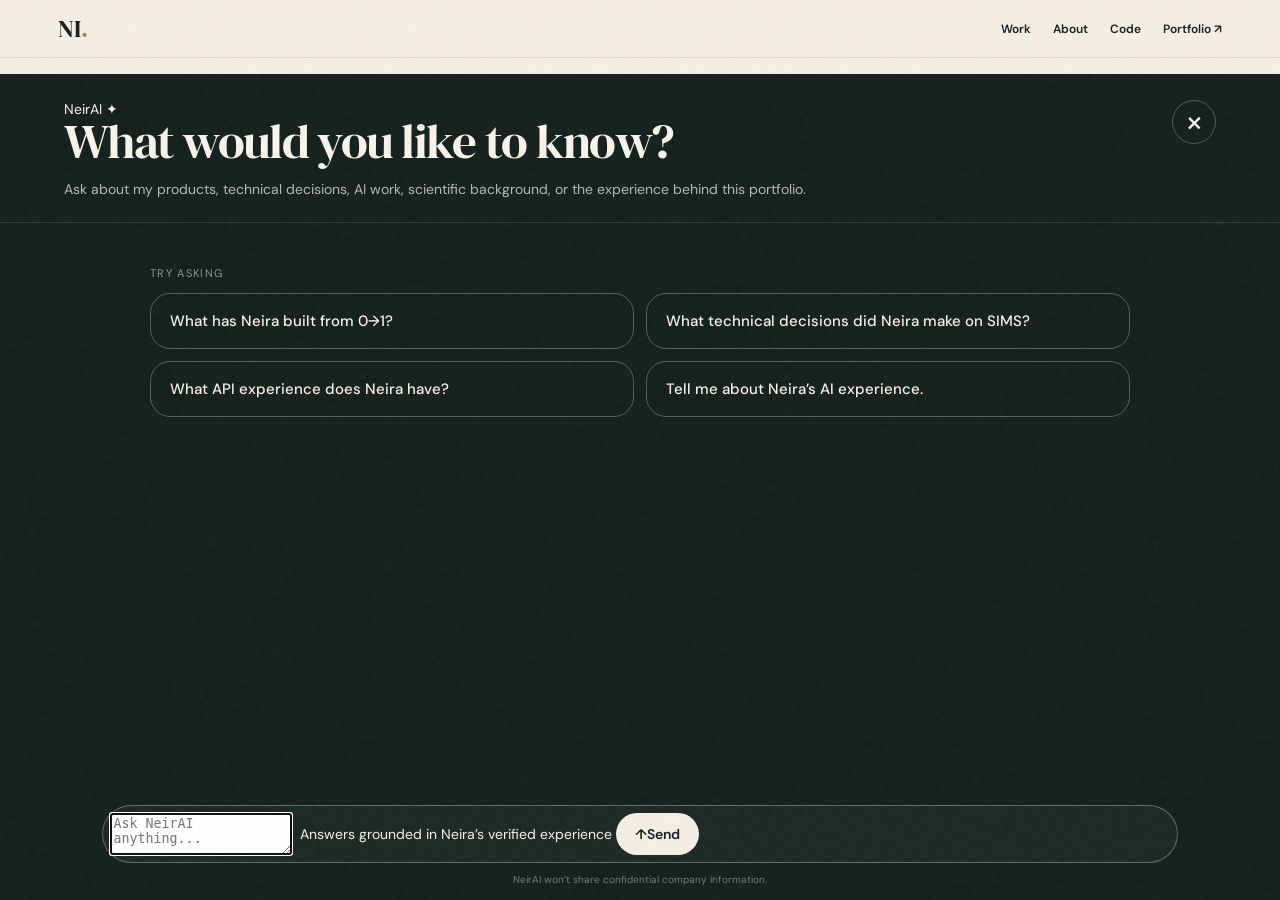
==== commit c92fa395: "Redesign NeirAI chat from provided animated AI prompt" ====
--- a/neirai.html
+++ b/neirai.html
@@ -8,7 +8,7 @@
 <link href="https://fonts.googleapis.com/css2?family=DM+Sans:wght@400;500;600;700&family=DM+Serif+Display&display=swap" rel="stylesheet">
 <link rel="stylesheet" href="styles.css">
 </head>
-<body class="neirai-page">
+<body class="neirai-page neirai-prompt-design">
 <div class="grain"></div>
 <header class="nav">
 <a class="brand" href="index.html">NI<span>.</span></a>
@@ -17,27 +17,34 @@
 <main class="neirai-shell">
 <section class="neirai-chat-card">
 <header class="neirai-chat-head">
-<div><span class="beta">NeirAI</span><h1>Ask about my work. <em>Go deep.</em></h1><p>Explore my product experience, technical depth, AI work, scientific background, and the projects behind this portfolio.</p></div>
+<div>
+<span class="neirai-kicker">NeirAI ✦</span>
+<h1>What would you like to know?</h1>
+<p>Ask about my products, technical decisions, AI work, scientific background, or the experience behind this portfolio.</p>
+</div>
 <a href="index.html" class="neirai-close" aria-label="Back to portfolio">×</a>
 </header>
 <div class="neirai-conversation" id="neirai-conversation" aria-live="polite">
 <div class="neirai-welcome" id="neirai-welcome">
-<p class="neirai-label">A few places to start</p>
+<p class="neirai-label">Try asking</p>
 <div class="neirai-starters">
-<button data-neirai-question="What has Neira built from 0→1?">What has Neira built from 0→1?</button>
-<button data-neirai-question="How technical is Neira?">How technical is Neira?</button>
-<button data-neirai-question="Tell me about Neira's AI experience.">Tell me about Neira’s AI experience.</button>
-<button data-neirai-question="Why is Neira looking for a new role?">Why is Neira looking for a new role?</button>
+<button data-neirai-question="What has Neira built from 0→1?"><span>What has Neira built from 0→1?</span></button>
+<button data-neirai-question="What technical decisions did Neira make on SIMS?"><span>What technical decisions did Neira make on SIMS?</span></button>
+<button data-neirai-question="What API experience does Neira have?"><span>What API experience does Neira have?</span></button>
+<button data-neirai-question="Tell me about Neira's AI experience."><span>Tell me about Neira’s AI experience.</span></button>
 </div>
 </div>
 </div>
 <div class="neirai-followups" id="neirai-followups" hidden></div>
 <form class="neirai-composer" id="neirai-chat-form">
 <label class="sr-only" for="neirai-input">Ask NeirAI</label>
-<input id="neirai-input" type="text" placeholder="Ask anything about Neira..." autocomplete="off" autofocus>
-<button type="submit">Send <span>↗</span></button>
+<textarea id="neirai-input" rows="1" placeholder="Ask NeirAI anything..." autocomplete="off" autofocus></textarea>
+<div class="neirai-composer-bar">
+<span class="neirai-source-note">Answers grounded in Neira’s verified experience</span>
+<button type="submit" aria-label="Send question"><span class="neirai-send-icon">↑</span><span class="neirai-send-label">Send</span></button>
+</div>
 </form>
-<p class="neirai-disclaimer">NeirAI answers from Neira’s portfolio and verified professional background. It won’t share confidential company information.</p>
+<p class="neirai-disclaimer">NeirAI won’t share confidential company information.</p>
 </section>
 </main>
 <script src="neirai.js"></script>
--- a/styles.css
+++ b/styles.css
@@ -1322,3 +1322,108 @@
 .sample-art-v2 .overview-node.ov3{left:77%!important;top:24%!important;right:auto!important}
 .sample-art-v2 .overview-node.ov6{left:23%!important;top:76%!important;bottom:auto!important}
 .sample-art-v2 .overview-node.ov8{left:77%!important;top:76%!important;right:auto!important;bottom:auto!important}
+
+
+/* NeirAI interactive entry + chat */
+.sr-only{position:absolute!important;width:1px!important;height:1px!important;padding:0!important;margin:-1px!important;overflow:hidden!important;clip:rect(0,0,0,0)!important;white-space:nowrap!important;border:0!important}
+.ask{align-items:center!important}
+.ask-intro{max-width:720px}
+.ask .beta{margin-bottom:28px}
+.ask-note{opacity:.7;font-size:.92rem!important;margin-top:16px!important}
+.prompt-cloud{gap:14px!important}
+.prompt-cloud button{cursor:pointer;text-align:left;transition:transform .2s ease,background .2s ease,border-color .2s ease}
+.prompt-cloud button:hover{transform:translateX(7px);background:rgba(255,255,255,.07);border-color:rgba(255,255,255,.55)}
+.ask-inline-form{display:flex;align-items:center;margin-top:28px;border:1px solid rgba(255,255,255,.35);border-radius:999px;padding:7px;background:rgba(255,255,255,.035);max-width:650px}
+.ask-inline-form input{flex:1;min-width:0;background:transparent;border:0;outline:0;color:#fff;font:inherit;padding:12px 16px}
+.ask-inline-form input::placeholder{color:rgba(255,255,255,.56)}
+.ask-inline-form button{border:0;border-radius:999px;background:#f4efe5;color:#17201d;font:600 14px "DM Sans",sans-serif;padding:12px 18px;cursor:pointer}
+.ask-inline-form button span{margin-left:6px}
+
+.neirai-page{background:#f4efe5;color:#17201d;min-height:100vh}
+.neirai-shell{padding:108px 28px 40px;min-height:100vh;display:flex;justify-content:center}
+.neirai-chat-card{width:min(1120px,100%);min-height:calc(100vh - 148px);background:#15211e;color:#f8f3e9;border-radius:38px;display:flex;flex-direction:column;overflow:hidden;box-shadow:0 24px 70px rgba(23,32,29,.14)}
+.neirai-chat-head{display:flex;justify-content:space-between;gap:30px;padding:38px 44px 30px;border-bottom:1px solid rgba(255,255,255,.12)}
+.neirai-chat-head>div{max-width:760px}
+.neirai-chat-head .beta{display:inline-block;border:1px solid rgba(255,255,255,.35);border-radius:999px;padding:7px 13px;text-transform:uppercase;letter-spacing:.12em;font-size:11px;margin-bottom:16px}
+.neirai-chat-head h1{font-family:"DM Serif Display",serif;font-size:clamp(38px,4.5vw,68px);font-weight:400;line-height:.98;margin:0 0 13px}
+.neirai-chat-head h1 em{color:#c9694b;font-weight:400}
+.neirai-chat-head p{max-width:680px;opacity:.72;line-height:1.55;margin:0}
+.neirai-close{color:#f8f3e9;text-decoration:none;font-size:34px;line-height:1;width:44px;height:44px;border:1px solid rgba(255,255,255,.25);border-radius:50%;display:grid;place-items:center}
+.neirai-conversation{flex:1;padding:34px 44px;overflow-y:auto;min-height:320px;max-height:52vh}
+.neirai-welcome{max-width:850px;margin:10px auto}
+.neirai-label,.neirai-followups>span{display:block;text-transform:uppercase;letter-spacing:.12em;font-size:11px;opacity:.55;margin-bottom:13px}
+.neirai-starters{display:grid;grid-template-columns:1fr 1fr;gap:12px}
+.neirai-starters button,.neirai-followups button{background:transparent;color:#f8f3e9;border:1px solid rgba(255,255,255,.28);border-radius:20px;padding:17px 19px;font:500 15px "DM Sans",sans-serif;text-align:left;cursor:pointer;transition:.2s ease}
+.neirai-starters button:hover,.neirai-followups button:hover{background:rgba(255,255,255,.07);border-color:rgba(255,255,255,.55);transform:translateY(-2px)}
+.neirai-message{max-width:820px;margin:0 auto 24px}
+.neirai-message.user{display:flex;flex-direction:column;align-items:flex-end}
+.neirai-message-label{display:block;font-size:11px;text-transform:uppercase;letter-spacing:.11em;opacity:.5;margin:0 8px 7px}
+.neirai-bubble{border-radius:24px;padding:20px 23px;line-height:1.62}
+.neirai-message.user .neirai-bubble{background:#f4efe5;color:#17201d;max-width:72%;border-bottom-right-radius:7px}
+.neirai-message.assistant .neirai-bubble{background:rgba(255,255,255,.065);border:1px solid rgba(255,255,255,.12);border-bottom-left-radius:7px}
+.neirai-bubble p{margin:0 0 13px}.neirai-bubble p:last-of-type{margin-bottom:0}
+.neirai-links{display:flex;flex-wrap:wrap;gap:9px;margin-top:18px;padding-top:16px;border-top:1px solid rgba(255,255,255,.12)}
+.neirai-links a{color:#f8f3e9;text-decoration:none;border-bottom:1px solid rgba(255,255,255,.45);font-weight:600;font-size:13px}
+.neirai-typing{max-width:820px;margin:0 auto 24px;opacity:.55;font-size:13px}
+.neirai-followups{padding:0 44px 18px;max-width:908px;width:100%;margin:0 auto;box-sizing:border-box}
+.neirai-followups button{padding:10px 14px;border-radius:999px;font-size:12px;margin:0 7px 7px 0}
+.neirai-composer{margin:0 44px 10px;display:flex;gap:8px;border:1px solid rgba(255,255,255,.3);border-radius:999px;padding:7px;background:rgba(255,255,255,.04)}
+.neirai-composer input{flex:1;min-width:0;border:0;outline:0;background:transparent;color:#fff;font:16px "DM Sans",sans-serif;padding:12px 16px}
+.neirai-composer input::placeholder{color:rgba(255,255,255,.48)}
+.neirai-composer button{border:0;background:#f4efe5;color:#17201d;border-radius:999px;padding:12px 19px;font:600 14px "DM Sans",sans-serif;cursor:pointer}
+.neirai-disclaimer{text-align:center;font-size:10px;opacity:.42;margin:0;padding:0 25px 20px}
+@media(max-width:800px){
+ .ask-inline-form{margin-top:22px}.prompt-cloud{margin-top:30px}
+ .neirai-shell{padding:76px 12px 12px}.neirai-chat-card{border-radius:25px;min-height:calc(100vh - 88px)}
+ .neirai-chat-head{padding:26px 22px 22px}.neirai-chat-head p{font-size:13px}.neirai-close{width:38px;height:38px;font-size:27px}
+ .neirai-conversation{padding:25px 18px;max-height:none}.neirai-starters{grid-template-columns:1fr}
+ .neirai-message.user .neirai-bubble{max-width:88%}.neirai-bubble{padding:16px 17px;font-size:14px}
+ .neirai-followups{padding:0 18px 14px}.neirai-composer{margin:0 14px 9px}.neirai-composer input{font-size:14px;padding:10px}
+}
+
+/* NeirAI homepage v2: make the interactive state unmistakable */
+.ask-intro .beta{background:#f4efe5;color:#17201d;border-color:#f4efe5;font-weight:700}
+.ask-intro h2{margin-bottom:18px}
+.ask-intro .ask-note{max-width:620px}
+.ask-inline-form{background:#f4efe5;border-color:#f4efe5;box-shadow:0 12px 34px rgba(0,0,0,.18)}
+.ask-inline-form input{color:#17201d}
+.ask-inline-form input::placeholder{color:rgba(23,32,29,.56)}
+.ask-inline-form button{background:#c9694b;color:#fff}
+.prompt-cloud button{position:relative;padding-right:54px}
+.prompt-cloud button::after{content:"↗";position:absolute;right:22px;top:50%;transform:translateY(-50%);opacity:.55}
+
+/* NeirAI v3 — full-screen chat workspace */
+.neirai-page{height:100vh;overflow:hidden}
+.neirai-page .nav{position:fixed;top:0;left:0;right:0;z-index:20}
+.neirai-shell{height:100vh;min-height:0;padding:74px 0 0;display:block}
+.neirai-chat-card{width:100%;height:calc(100vh - 74px);min-height:0;border-radius:0;box-shadow:none;margin:0;background:#15211e}
+.neirai-chat-head{padding:26px clamp(24px,5vw,72px) 22px;flex:0 0 auto}
+.neirai-chat-head>div{max-width:900px}
+.neirai-chat-head h1{font-size:clamp(34px,3.8vw,58px)}
+.neirai-chat-head p{max-width:820px}
+.neirai-conversation{min-height:0;max-height:none;flex:1;padding:32px clamp(24px,8vw,130px)}
+.neirai-message,.neirai-typing{max-width:980px}
+.neirai-welcome{max-width:980px}
+.neirai-followups{max-width:1100px;padding-left:clamp(24px,8vw,130px);padding-right:clamp(24px,8vw,130px)}
+.neirai-composer{margin-left:clamp(24px,8vw,130px);margin-right:clamp(24px,8vw,130px)}
+.neirai-disclaimer{padding-bottom:14px}
+@media(max-width:800px){
+ .neirai-page{height:100dvh}
+ .neirai-shell{height:100dvh;padding-top:64px}
+ .neirai-chat-card{height:calc(100dvh - 64px);border-radius:0}
+ .neirai-chat-head{padding:20px 18px 17px}
+ .neirai-chat-head h1{font-size:34px}
+ .neirai-conversation{padding:22px 16px}
+ .neirai-followups{padding-left:16px;padding-right:16px}
+ .neirai-composer{margin-left:12px;margin-right:12px}
+}
+
+/* Ask NeirAI compact hero — preserve staggered prompt animation */
+#ask .ask-card{padding-top:clamp(34px,4vw,58px);padding-bottom:clamp(34px,4vw,58px)}
+#ask .ask-intro h2{margin-top:0}
+#ask .prompt-cloud button:nth-child(1){animation-delay:.08s}
+#ask .prompt-cloud button:nth-child(2){animation-delay:.18s}
+#ask .prompt-cloud button:nth-child(3){animation-delay:.28s}
+#ask .prompt-cloud button:nth-child(4){animation-delay:.38s}
+#ask .prompt-cloud button:nth-child(5){animation-delay:.48s}
+#ask .prompt-cloud button:nth-child(6){animation-delay:.58s}
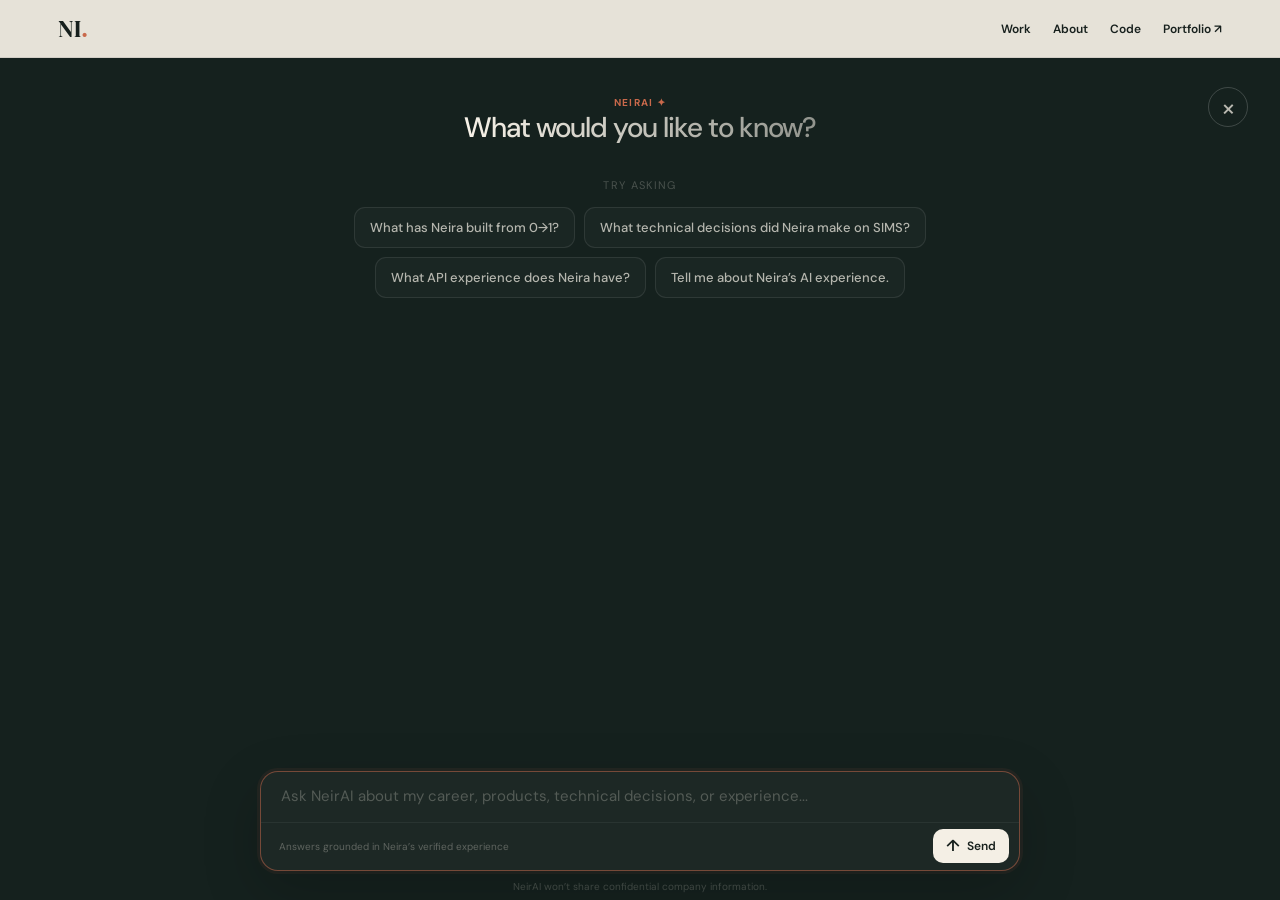
==== commit 88cac2fe: "Match NeirAI chat to approved conversation prototype" ====
--- a/neirai.html
+++ b/neirai.html
@@ -20,7 +20,7 @@
 <div>
 <span class="neirai-kicker">NeirAI ✦</span>
 <h1>What would you like to know?</h1>
-<p>Ask about my products, technical decisions, AI work, scientific background, or the experience behind this portfolio.</p>
+
 </div>
 <a href="index.html" class="neirai-close" aria-label="Back to portfolio">×</a>
 </header>
@@ -38,7 +38,7 @@
 <div class="neirai-followups" id="neirai-followups" hidden></div>
 <form class="neirai-composer" id="neirai-chat-form">
 <label class="sr-only" for="neirai-input">Ask NeirAI</label>
-<textarea id="neirai-input" rows="1" placeholder="Ask NeirAI anything..." autocomplete="off" autofocus></textarea>
+<textarea id="neirai-input" rows="1" placeholder="Ask NeirAI about my career, products, technical decisions, or experience..." autocomplete="off" autofocus></textarea>
 <div class="neirai-composer-bar">
 <span class="neirai-source-note">Answers grounded in Neira’s verified experience</span>
 <button type="submit" aria-label="Send question"><span class="neirai-send-icon">↑</span><span class="neirai-send-label">Send</span></button>
--- a/styles.css
+++ b/styles.css
@@ -1427,3 +1427,142 @@
 #ask .prompt-cloud button:nth-child(4){animation-delay:.38s}
 #ask .prompt-cloud button:nth-child(5){animation-delay:.48s}
 #ask .prompt-cloud button:nth-child(6){animation-delay:.58s}
+
+/* NeirAI prompt-inspired chat page: adapted to the portfolio's visual system */
+.neirai-prompt-design{background:#101b18}
+.neirai-prompt-design .grain{opacity:.16}
+.neirai-prompt-design .nav{background:rgba(244,239,229,.94);backdrop-filter:blur(18px)}
+.neirai-prompt-design .neirai-chat-card{
+ background:
+  radial-gradient(circle at 28% 12%,rgba(201,105,75,.09),transparent 27%),
+  radial-gradient(circle at 78% 72%,rgba(244,239,229,.045),transparent 32%),
+  #111d1a;
+ position:relative;
+}
+.neirai-prompt-design .neirai-chat-head{
+ justify-content:center;text-align:center;border:0;padding:clamp(34px,5vh,62px) 72px 18px;position:relative;
+}
+.neirai-prompt-design .neirai-chat-head>div{max-width:760px}
+.neirai-prompt-design .neirai-kicker{
+ display:inline-block;font-size:12px;font-weight:700;letter-spacing:.13em;text-transform:uppercase;color:#c9694b;margin-bottom:13px
+}
+.neirai-prompt-design .neirai-chat-head h1{
+ font-family:"DM Sans",sans-serif;font-size:clamp(30px,3vw,46px);font-weight:500;letter-spacing:-.035em;line-height:1.08;margin:0 0 10px;
+ background:linear-gradient(90deg,#f8f3e9,rgba(248,243,233,.55));-webkit-background-clip:text;background-clip:text;color:transparent
+}
+.neirai-prompt-design .neirai-chat-head p{font-size:14px;color:rgba(248,243,233,.48);margin:auto;max-width:650px}
+.neirai-prompt-design .neirai-close{position:absolute;right:32px;top:28px;width:40px;height:40px;font-size:27px;opacity:.72}
+.neirai-prompt-design .neirai-conversation{
+ padding:18px clamp(24px,10vw,170px) 22px;scrollbar-width:thin;scrollbar-color:rgba(255,255,255,.12) transparent
+}
+.neirai-prompt-design .neirai-welcome{max-width:760px;margin:12px auto 0;text-align:center}
+.neirai-prompt-design .neirai-label{margin-bottom:15px;color:rgba(248,243,233,.42)}
+.neirai-prompt-design .neirai-starters{display:flex;justify-content:center;flex-wrap:wrap;gap:9px}
+.neirai-prompt-design .neirai-starters button{
+ width:auto;border-radius:11px;padding:11px 15px;background:rgba(255,255,255,.025);border:1px solid rgba(255,255,255,.09);
+ color:rgba(248,243,233,.7);font-size:13px;animation:neiraiPromptIn .45s ease both
+}
+.neirai-prompt-design .neirai-starters button:nth-child(1){animation-delay:.12s}
+.neirai-prompt-design .neirai-starters button:nth-child(2){animation-delay:.22s}
+.neirai-prompt-design .neirai-starters button:nth-child(3){animation-delay:.32s}
+.neirai-prompt-design .neirai-starters button:nth-child(4){animation-delay:.42s}
+.neirai-prompt-design .neirai-starters button:hover{transform:translateY(-2px);background:rgba(255,255,255,.065);border-color:rgba(255,255,255,.2);color:#fff}
+@keyframes neiraiPromptIn{from{opacity:0;transform:translateY(10px)}to{opacity:1;transform:translateY(0)}}
+.neirai-prompt-design .neirai-message{max-width:880px}
+.neirai-prompt-design .neirai-message-label{opacity:.42}
+.neirai-prompt-design .neirai-message.user .neirai-bubble{background:#f4efe5;color:#17201d;border-radius:18px 18px 6px 18px}
+.neirai-prompt-design .neirai-message.assistant .neirai-bubble{
+ background:rgba(255,255,255,.025);border:1px solid rgba(255,255,255,.08);border-radius:18px 18px 18px 6px;backdrop-filter:blur(14px)
+}
+.neirai-prompt-design .neirai-typing{max-width:880px;color:rgba(248,243,233,.6)}
+.neirai-prompt-design .neirai-followups{max-width:880px;padding-bottom:10px}
+.neirai-prompt-design .neirai-followups button{background:rgba(255,255,255,.02);border-color:rgba(255,255,255,.09);color:rgba(248,243,233,.65)}
+.neirai-prompt-design .neirai-composer{
+ display:block;max-width:760px;width:calc(100% - 48px);margin:0 auto 9px;padding:0;border-radius:18px;
+ background:rgba(255,255,255,.035);border:1px solid rgba(255,255,255,.11);box-shadow:0 20px 60px rgba(0,0,0,.2);overflow:hidden;transition:.2s ease
+}
+.neirai-prompt-design .neirai-composer:focus-within{border-color:rgba(201,105,75,.52);box-shadow:0 20px 60px rgba(0,0,0,.2),0 0 0 3px rgba(201,105,75,.08)}
+.neirai-prompt-design .neirai-composer textarea{
+ display:block;width:100%;box-sizing:border-box;min-height:66px;max-height:160px;resize:none;overflow-y:auto;
+ background:transparent;border:0;outline:0;color:#f8f3e9;font:15px/1.5 "DM Sans",sans-serif;padding:18px 20px 10px
+}
+.neirai-prompt-design .neirai-composer textarea::placeholder{color:rgba(248,243,233,.25)}
+.neirai-prompt-design .neirai-composer-bar{display:flex;align-items:center;justify-content:space-between;gap:16px;padding:8px 10px 10px 18px;border-top:1px solid rgba(255,255,255,.055)}
+.neirai-prompt-design .neirai-source-note{font-size:10px;color:rgba(248,243,233,.3)}
+.neirai-prompt-design .neirai-composer button{
+ display:flex;align-items:center;gap:7px;border-radius:10px;background:#f4efe5;color:#17201d;padding:9px 13px;font-size:12px;transition:.18s ease
+}
+.neirai-prompt-design .neirai-composer button:hover{transform:translateY(-1px);background:#fff}
+.neirai-prompt-design .neirai-send-icon{font-size:16px;line-height:1}
+.neirai-prompt-design .neirai-disclaimer{padding-bottom:12px;color:rgba(248,243,233,.45)}
+@media(prefers-reduced-motion:reduce){.neirai-prompt-design .neirai-starters button{animation:none}}
+@media(max-width:800px){
+ .neirai-prompt-design .neirai-chat-head{padding:26px 54px 12px 18px;text-align:left}
+ .neirai-prompt-design .neirai-chat-head p{margin:0}
+ .neirai-prompt-design .neirai-close{right:12px;top:16px}
+ .neirai-prompt-design .neirai-conversation{padding:18px 16px}
+ .neirai-prompt-design .neirai-welcome{text-align:left}
+ .neirai-prompt-design .neirai-starters{justify-content:flex-start}
+ .neirai-prompt-design .neirai-starters button{font-size:12px;padding:10px 12px}
+ .neirai-prompt-design .neirai-composer{width:calc(100% - 24px)}
+ .neirai-prompt-design .neirai-source-note{display:none}
+}
+
+/* NeirAI v5 — solid black, compact header, answer-first layout */
+.neirai-prompt-design,
+.neirai-prompt-design .neirai-chat-card{background:#000!important;background-image:none!important}
+.neirai-prompt-design .grain{display:none!important}
+.neirai-prompt-design .neirai-chat-head{
+ padding:18px 72px 8px!important;
+ flex:0 0 auto!important;
+}
+.neirai-prompt-design .neirai-kicker{font-size:10px!important;margin-bottom:5px!important}
+.neirai-prompt-design .neirai-chat-head h1{
+ font-size:clamp(24px,2.2vw,34px)!important;
+ line-height:1.02!important;
+ margin-bottom:5px!important;
+}
+.neirai-prompt-design .neirai-chat-head p{
+ font-size:12px!important;
+ line-height:1.35!important;
+ max-width:610px!important;
+}
+.neirai-prompt-design .neirai-close{top:13px!important}
+.neirai-prompt-design .neirai-conversation{
+ padding-top:10px!important;
+ padding-bottom:10px!important;
+ flex:1 1 auto!important;
+ min-height:0!important;
+}
+.neirai-prompt-design .neirai-message{margin-bottom:14px!important}
+.neirai-prompt-design .neirai-bubble{padding:16px 19px!important;line-height:1.55!important}
+.neirai-prompt-design .neirai-message.assistant .neirai-bubble{
+ background:#090909!important;
+ border-color:rgba(255,255,255,.13)!important;
+}
+.neirai-prompt-design .neirai-followups{padding-bottom:6px!important}
+.neirai-prompt-design .neirai-followups>span{margin-bottom:8px!important}
+.neirai-prompt-design .neirai-followups button{padding:8px 12px!important;margin-bottom:4px!important}
+.neirai-prompt-design .neirai-composer textarea{min-height:50px!important;padding-top:13px!important;padding-bottom:7px!important}
+.neirai-prompt-design .neirai-composer-bar{padding-top:6px!important;padding-bottom:7px!important}
+.neirai-prompt-design .neirai-disclaimer{padding-bottom:7px!important}
+@media(max-width:800px){
+ .neirai-prompt-design .neirai-chat-head{padding:14px 52px 6px 16px!important}
+ .neirai-prompt-design .neirai-chat-head h1{font-size:24px!important}
+ .neirai-prompt-design .neirai-chat-head p{font-size:11px!important}
+ .neirai-prompt-design .neirai-conversation{padding-top:8px!important;padding-bottom:8px!important}
+}
+
+/* Restore site-standard dark block shade for NeirAI surfaces */
+#ask .ask-card{background:#15211e!important}
+.neirai-prompt-design,
+.neirai-prompt-design .neirai-chat-card{background:#15211e!important;background-image:none!important}
+
+/* Global nav Ask NeirAI outline button */
+.nav .nav-neirai{
+ display:inline-flex;align-items:center;justify-content:center;
+ border:1px solid rgba(23,32,29,.42);border-radius:999px;
+ padding:8px 14px!important;line-height:1;text-decoration:none;
+ transition:background .2s ease,color .2s ease,border-color .2s ease,transform .2s ease
+}
+.nav .nav-neirai:hover{background:#15211e;color:#f4efe5!important;border-color:#15211e;transform:translateY(-1px)}
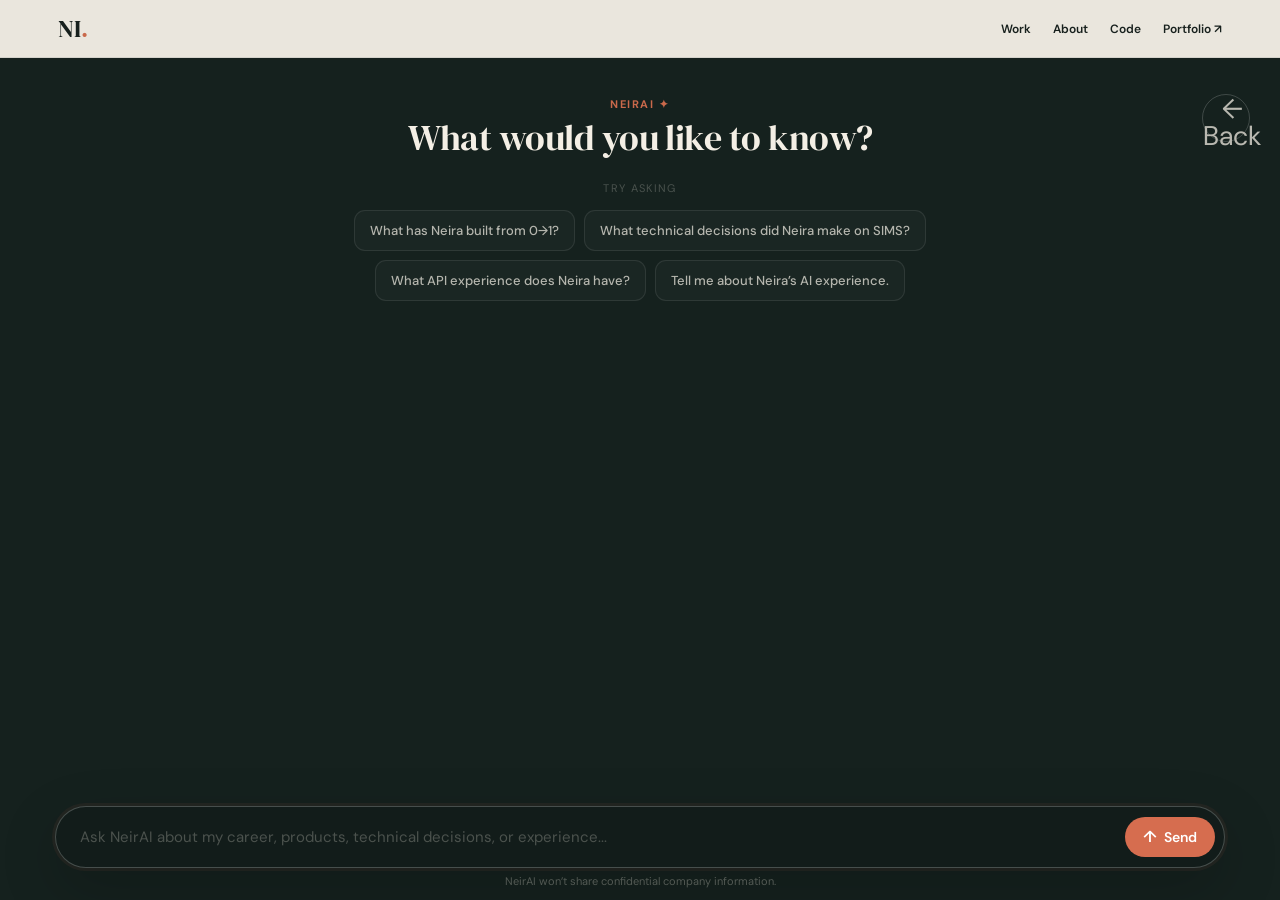
==== commit d29b5aa9: "Replace NeirAI close control with back button" ====
--- a/neirai.html
+++ b/neirai.html
@@ -22,7 +22,7 @@
 <h1>What would you like to know?</h1>
 
 </div>
-<a href="index.html" class="neirai-close" aria-label="Back to portfolio">×</a>
+<a href="index.html" class="neirai-close" aria-label="Back to previous page">← <span>Back</span></a>
 </header>
 <div class="neirai-conversation" id="neirai-conversation" aria-live="polite">
 <div class="neirai-welcome" id="neirai-welcome">
--- a/styles.css
+++ b/styles.css
@@ -1566,3 +1566,102 @@
  transition:background .2s ease,color .2s ease,border-color .2s ease,transform .2s ease
 }
 .nav .nav-neirai:hover{background:#15211e;color:#f4efe5!important;border-color:#15211e;transform:translateY(-1px)}
+
+/* NeirAI v6 — screenshot-matched full-screen conversation */
+.neirai-prompt-design .nav{display:none!important}
+.neirai-prompt-design .neirai-shell{height:100vh!important;padding:0!important}
+.neirai-prompt-design .neirai-chat-card{height:100vh!important;background:#15211e!important}
+.neirai-prompt-design .neirai-chat-head{
+ padding:42px 70px 8px!important;justify-content:center!important;text-align:center!important
+}
+.neirai-prompt-design .neirai-kicker{font-size:11px!important;margin-bottom:9px!important;letter-spacing:.15em!important}
+.neirai-prompt-design .neirai-chat-head h1{
+ font-family:"DM Serif Display",serif!important;font-size:clamp(31px,2.8vw,45px)!important;
+ font-weight:400!important;letter-spacing:-.015em!important;margin:0!important;color:#f4efe5!important;
+ background:none!important;-webkit-text-fill-color:initial!important
+}
+.neirai-prompt-design .neirai-close{right:30px!important;top:20px!important;width:48px!important;height:48px!important}
+.neirai-prompt-design .neirai-conversation{
+ padding:22px clamp(38px,8vw,150px) 14px!important;
+}
+.neirai-prompt-design .neirai-message{max-width:1240px!important;margin-bottom:14px!important}
+.neirai-prompt-design .neirai-message.user{max-width:1240px!important}
+.neirai-prompt-design .neirai-message.user .neirai-bubble{
+ max-width:430px!important;padding:17px 25px!important;border-radius:28px!important;
+ background:rgba(255,255,255,.055)!important;color:#f4efe5!important;border:1px solid rgba(255,255,255,.12)!important
+}
+.neirai-prompt-design .neirai-message.assistant .neirai-bubble{
+ padding:18px 22px!important;border-radius:18px!important;background:rgba(0,0,0,.12)!important;
+ border:1px solid rgba(255,255,255,.16)!important;font-size:16px!important;line-height:1.55!important
+}
+.neirai-prompt-design .neirai-message-label{font-size:11px!important;letter-spacing:.14em!important;color:#d56f52!important;opacity:1!important}
+.neirai-prompt-design .neirai-followups{
+ max-width:1240px!important;width:calc(100% - clamp(76px,16vw,300px))!important;
+ padding:7px 0 12px!important;margin:0 auto!important;display:flex!important;align-items:center!important;gap:10px!important;flex-wrap:wrap!important
+}
+.neirai-prompt-design .neirai-followups[hidden]{display:none!important}
+.neirai-prompt-design .neirai-followups>span{margin:0 8px 0 0!important;font-size:10px!important;letter-spacing:.14em!important}
+.neirai-prompt-design .neirai-followups button{
+ margin:0!important;padding:9px 15px!important;border-radius:999px!important;font-size:12px!important
+}
+.neirai-prompt-design .neirai-composer{
+ max-width:1380px!important;width:calc(100% - 110px)!important;margin:0 auto 10px!important;border-radius:999px!important;
+ min-height:72px!important;display:flex!important;align-items:center!important;overflow:visible!important;
+ background:rgba(0,0,0,.13)!important;border-color:rgba(255,255,255,.22)!important
+}
+.neirai-prompt-design .neirai-composer textarea{
+ min-height:54px!important;max-height:110px!important;padding:16px 24px!important;align-self:center!important
+}
+.neirai-prompt-design .neirai-composer-bar{
+ border:0!important;padding:7px 9px 7px 0!important;flex:0 0 auto!important
+}
+.neirai-prompt-design .neirai-source-note{display:none!important}
+.neirai-prompt-design .neirai-composer button{
+ border-radius:999px!important;background:#d66d4f!important;color:white!important;padding:14px 21px!important;font-size:14px!important
+}
+.neirai-prompt-design .neirai-disclaimer{
+ font-size:11px!important;color:rgba(244,239,229,.68)!important;padding:0 12px 12px!important
+}
+@media(max-width:800px){
+ .neirai-prompt-design .neirai-chat-head{padding:26px 58px 6px 18px!important}
+ .neirai-prompt-design .neirai-chat-head h1{font-size:28px!important}
+ .neirai-prompt-design .neirai-conversation{padding:14px 14px 10px!important}
+ .neirai-prompt-design .neirai-followups{width:calc(100% - 28px)!important}
+ .neirai-prompt-design .neirai-composer{width:calc(100% - 24px)!important;border-radius:24px!important}
+ .neirai-prompt-design .neirai-send-label{display:none}
+}
+
+/* NeirAI v7 — retain portfolio nav + compact conversation bubbles */
+.neirai-prompt-design .nav{
+ display:flex!important;
+ position:fixed!important;top:0!important;left:0!important;right:0!important;z-index:30!important;
+ background:rgba(244,239,229,.96)!important;backdrop-filter:blur(16px)!important
+}
+.neirai-prompt-design .neirai-shell{height:100vh!important;padding-top:74px!important}
+.neirai-prompt-design .neirai-chat-card{height:calc(100vh - 74px)!important}
+.neirai-prompt-design .neirai-chat-head{padding-top:20px!important;padding-bottom:2px!important}
+.neirai-prompt-design .neirai-conversation{padding-top:10px!important;padding-bottom:7px!important}
+.neirai-prompt-design .neirai-message{margin-bottom:8px!important}
+.neirai-prompt-design .neirai-message-label{margin-bottom:5px!important}
+.neirai-prompt-design .neirai-message.user .neirai-bubble{
+ max-width:370px!important;padding:12px 20px!important;border-radius:24px!important;line-height:1.35!important
+}
+.neirai-prompt-design .neirai-message.assistant .neirai-bubble{
+ padding:13px 18px!important;border-radius:15px!important;font-size:15px!important;line-height:1.43!important
+}
+.neirai-prompt-design .neirai-bubble p{margin:0 0 9px!important}
+.neirai-prompt-design .neirai-bubble p:last-child{margin-bottom:0!important}
+.neirai-prompt-design .neirai-bubble ul{margin:7px 0 9px!important;padding-left:21px!important}
+.neirai-prompt-design .neirai-bubble li{margin:2px 0!important}
+.neirai-prompt-design .neirai-answer-links{margin-top:10px!important;padding-top:9px!important}
+.neirai-prompt-design .neirai-followups{padding-top:3px!important;padding-bottom:7px!important}
+.neirai-prompt-design .neirai-followups button{padding:7px 13px!important}
+.neirai-prompt-design .neirai-composer{min-height:62px!important;margin-bottom:6px!important}
+.neirai-prompt-design .neirai-composer textarea{min-height:46px!important;padding-top:12px!important;padding-bottom:8px!important}
+.neirai-prompt-design .neirai-composer button{padding:11px 18px!important}
+@media(max-width:800px){
+ .neirai-prompt-design .neirai-shell{height:100dvh!important;padding-top:64px!important}
+ .neirai-prompt-design .neirai-chat-card{height:calc(100dvh - 64px)!important}
+ .neirai-prompt-design .neirai-chat-head{padding-top:12px!important}
+ .neirai-prompt-design .neirai-message.assistant .neirai-bubble{font-size:14px!important;padding:12px 14px!important}
+}
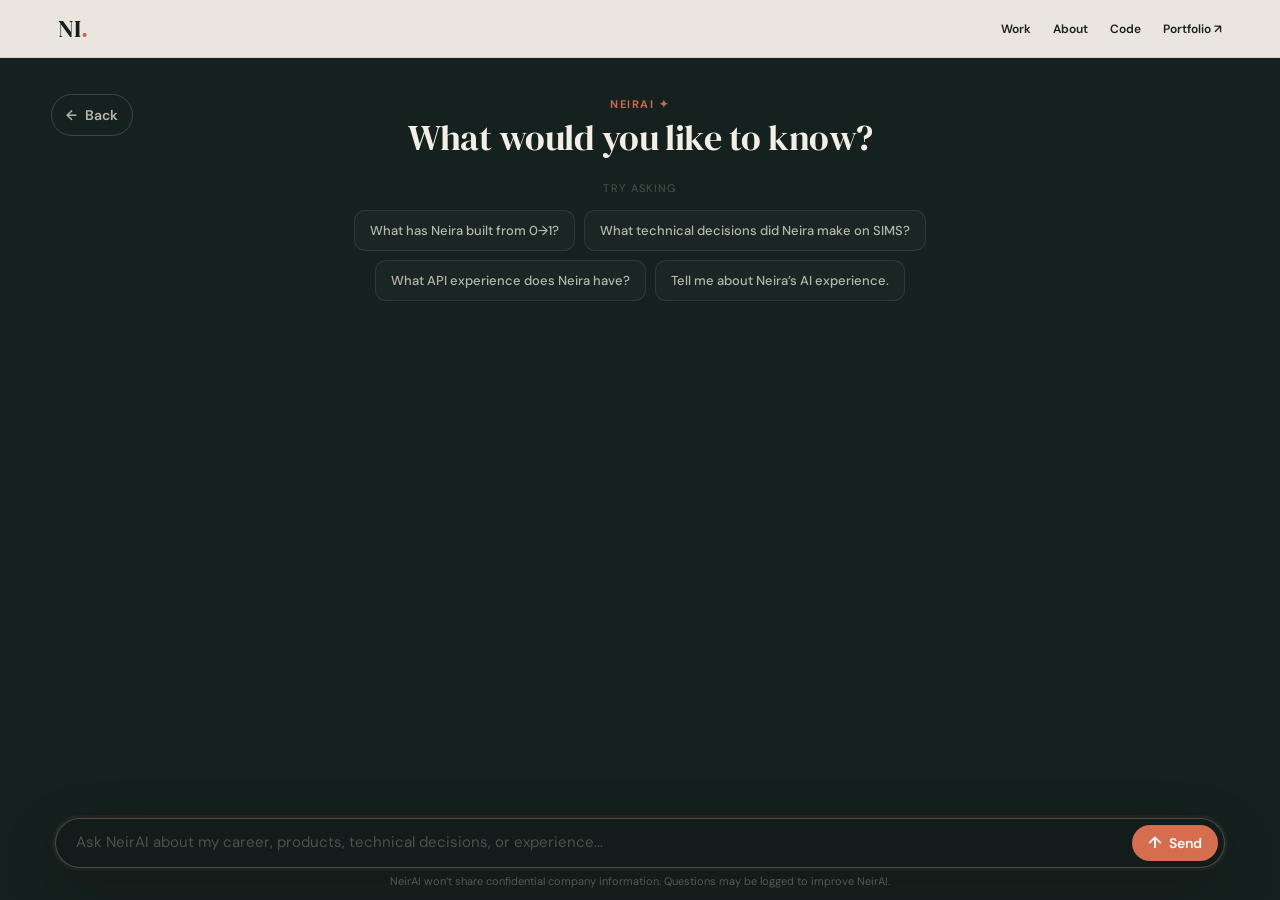
==== commit 0107cb7b: "Add NeirAI question logging disclosure" ====
--- a/neirai.html
+++ b/neirai.html
@@ -44,7 +44,7 @@
 <button type="submit" aria-label="Send question"><span class="neirai-send-icon">↑</span><span class="neirai-send-label">Send</span></button>
 </div>
 </form>
-<p class="neirai-disclaimer">NeirAI won’t share confidential company information.</p>
+<p class="neirai-disclaimer">NeirAI won’t share confidential company information. Questions may be logged to improve NeirAI.</p>
 </section>
 </main>
 <script src="neirai.js"></script>
--- a/styles.css
+++ b/styles.css
@@ -1665,3 +1665,93 @@
  .neirai-prompt-design .neirai-chat-head{padding-top:12px!important}
  .neirai-prompt-design .neirai-message.assistant .neirai-bubble{font-size:14px!important;padding:12px 14px!important}
 }
+
+/* Match case-study NeirAI CTA to homepage + replace chat X with Back */
+.nav .nav-neirai{
+ border-color:rgba(201,105,75,.55)!important;
+ color:#c9694b!important;
+}
+.nav .nav-neirai:hover{
+ background:#c9694b!important;color:#fff!important;border-color:#c9694b!important;
+}
+.neirai-prompt-design .neirai-close{
+ left:clamp(20px,4vw,64px)!important;right:auto!important;top:20px!important;
+ width:auto!important;height:42px!important;padding:0 14px!important;
+ display:inline-flex!important;align-items:center!important;gap:8px!important;
+ border-radius:999px!important;font-family:"DM Sans",sans-serif!important;
+ font-size:14px!important;font-weight:600!important;color:#f4efe5!important;
+ border:1px solid rgba(244,239,229,.25)!important;text-decoration:none!important;
+}
+.neirai-prompt-design .neirai-close:hover{background:rgba(244,239,229,.08)!important;border-color:rgba(244,239,229,.5)!important}
+@media(max-width:800px){
+ .neirai-prompt-design .neirai-close{left:12px!important;top:12px!important;height:38px!important;padding:0 11px!important}
+}
+
+
+/* NeirAI v8 — clearer roles, orange followups, tighter composer */
+.neirai-prompt-design .neirai-message.user .neirai-bubble{
+ background:#c9694b!important;
+ color:#fff!important;
+ border-color:#c9694b!important;
+}
+.neirai-prompt-design .neirai-message.assistant .neirai-bubble{
+ background:rgba(255,255,255,.055)!important;
+ color:#f4efe5!important;
+ border-color:rgba(255,255,255,.12)!important;
+}
+.neirai-prompt-design .neirai-followups>span{
+ color:#c9694b!important;
+ opacity:1!important;
+}
+.neirai-prompt-design .neirai-followups button{
+ color:#e07b5d!important;
+ border-color:rgba(201,105,75,.52)!important;
+ background:rgba(201,105,75,.07)!important;
+}
+.neirai-prompt-design .neirai-followups button:hover{
+ color:#fff!important;
+ background:#c9694b!important;
+ border-color:#c9694b!important;
+}
+.neirai-prompt-design .neirai-composer{
+ min-height:50px!important;
+}
+.neirai-prompt-design .neirai-composer textarea{
+ min-height:38px!important;
+ max-height:92px!important;
+ padding:8px 20px!important;
+ line-height:1.4!important;
+}
+.neirai-prompt-design .neirai-composer-bar{
+ padding:4px 6px 4px 0!important;
+}
+.neirai-prompt-design .neirai-composer button{
+ padding:9px 16px!important;
+}
+.neirai-prompt-design .neirai-message{
+ scroll-margin-top:10px;
+}
+.neirai-prompt-design .neirai-bubble strong{font-weight:700}
+.neirai-prompt-design .neirai-bubble ul{margin:6px 0 10px!important;padding-left:22px!important}
+.neirai-prompt-design .neirai-bubble li{margin:4px 0!important}
+@media(max-width:800px){
+ .neirai-prompt-design .neirai-composer{min-height:48px!important}
+ .neirai-prompt-design .neirai-composer textarea{min-height:36px!important;padding:7px 14px!important}
+}
+
+
+/* NeirAI v9 — neutral suggested prompts, keep terracotta as an accent */
+.neirai-prompt-design .neirai-followups>span{
+ color:#c9694b!important;
+ opacity:1!important;
+}
+.neirai-prompt-design .neirai-followups button{
+ color:rgba(244,239,229,.82)!important;
+ border-color:rgba(244,239,229,.28)!important;
+ background:transparent!important;
+}
+.neirai-prompt-design .neirai-followups button:hover{
+ color:#fff!important;
+ border-color:rgba(244,239,229,.58)!important;
+ background:rgba(244,239,229,.08)!important;
+}
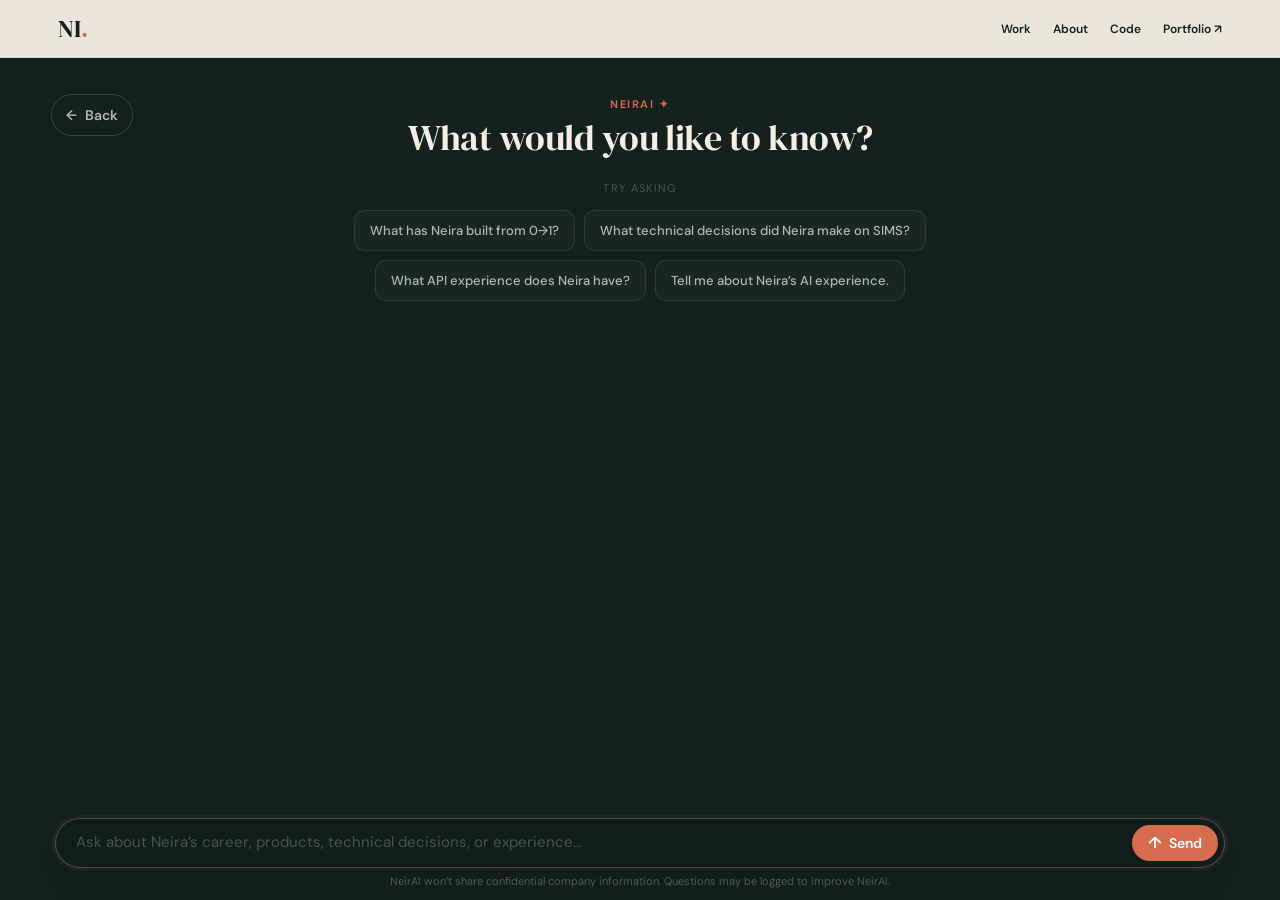
==== commit 2d3e0443: "Update NeirAI chat prompt perspective" ====
--- a/neirai.html
+++ b/neirai.html
@@ -38,7 +38,7 @@
 <div class="neirai-followups" id="neirai-followups" hidden></div>
 <form class="neirai-composer" id="neirai-chat-form">
 <label class="sr-only" for="neirai-input">Ask NeirAI</label>
-<textarea id="neirai-input" rows="1" placeholder="Ask NeirAI about my career, products, technical decisions, or experience..." autocomplete="off" autofocus></textarea>
+<textarea id="neirai-input" rows="1" placeholder="Ask about Neira’s career, products, technical decisions, or experience..." autocomplete="off" autofocus></textarea>
 <div class="neirai-composer-bar">
 <span class="neirai-source-note">Answers grounded in Neira’s verified experience</span>
 <button type="submit" aria-label="Send question"><span class="neirai-send-icon">↑</span><span class="neirai-send-label">Send</span></button>
--- a/styles.css
+++ b/styles.css
@@ -1755,3 +1755,58 @@
  border-color:rgba(244,239,229,.58)!important;
  background:rgba(244,239,229,.08)!important;
 }
+
+
+/* NeirAI v10 — single-line follow-up rail that never overlays the answer */
+.neirai-prompt-design .neirai-followups{
+ flex:0 0 auto!important;
+ width:calc(100% - clamp(76px,16vw,300px))!important;
+ max-width:1240px!important;
+ min-height:48px!important;
+ padding:7px 0 9px!important;
+ margin:0 auto!important;
+ display:flex!important;
+ align-items:center!important;
+ gap:12px!important;
+ flex-wrap:nowrap!important;
+ overflow-x:auto!important;
+ overflow-y:hidden!important;
+ scrollbar-width:none!important;
+ position:relative!important;
+ z-index:2!important;
+ background:#15211e!important;
+}
+.neirai-prompt-design .neirai-followups::-webkit-scrollbar{display:none!important}
+.neirai-prompt-design .neirai-followups[hidden]{display:none!important}
+.neirai-prompt-design .neirai-followups>span{
+ flex:0 0 auto!important;
+ white-space:nowrap!important;
+ margin:0!important;
+}
+.neirai-prompt-design .neirai-followup-track{
+ display:flex!important;
+ align-items:center!important;
+ gap:10px!important;
+ flex:0 0 auto!important;
+ min-width:max-content!important;
+}
+.neirai-prompt-design .neirai-followup-track button{
+ flex:0 0 auto!important;
+ white-space:nowrap!important;
+ max-width:none!important;
+ margin:0!important;
+}
+.neirai-prompt-design .neirai-conversation{
+ padding-bottom:18px!important;
+}
+@media(max-width:800px){
+ .neirai-prompt-design .neirai-followups{width:calc(100% - 28px)!important;min-height:44px!important}
+}
+
+.neirai-feedback-button{
+ appearance:none;border:0;border-bottom:1px solid rgba(239,235,224,.7);background:transparent;
+ color:#efebe0;font:inherit;font-weight:700;padding:0 0 2px;cursor:pointer;text-align:left;
+}
+.neirai-feedback-button:hover{border-bottom-color:#d96f4e}
+.neirai-feedback-button:disabled{cursor:default;opacity:.75}
+.neirai-feedback-button.sent{color:#d96f4e;border-bottom-color:transparent;opacity:1}
